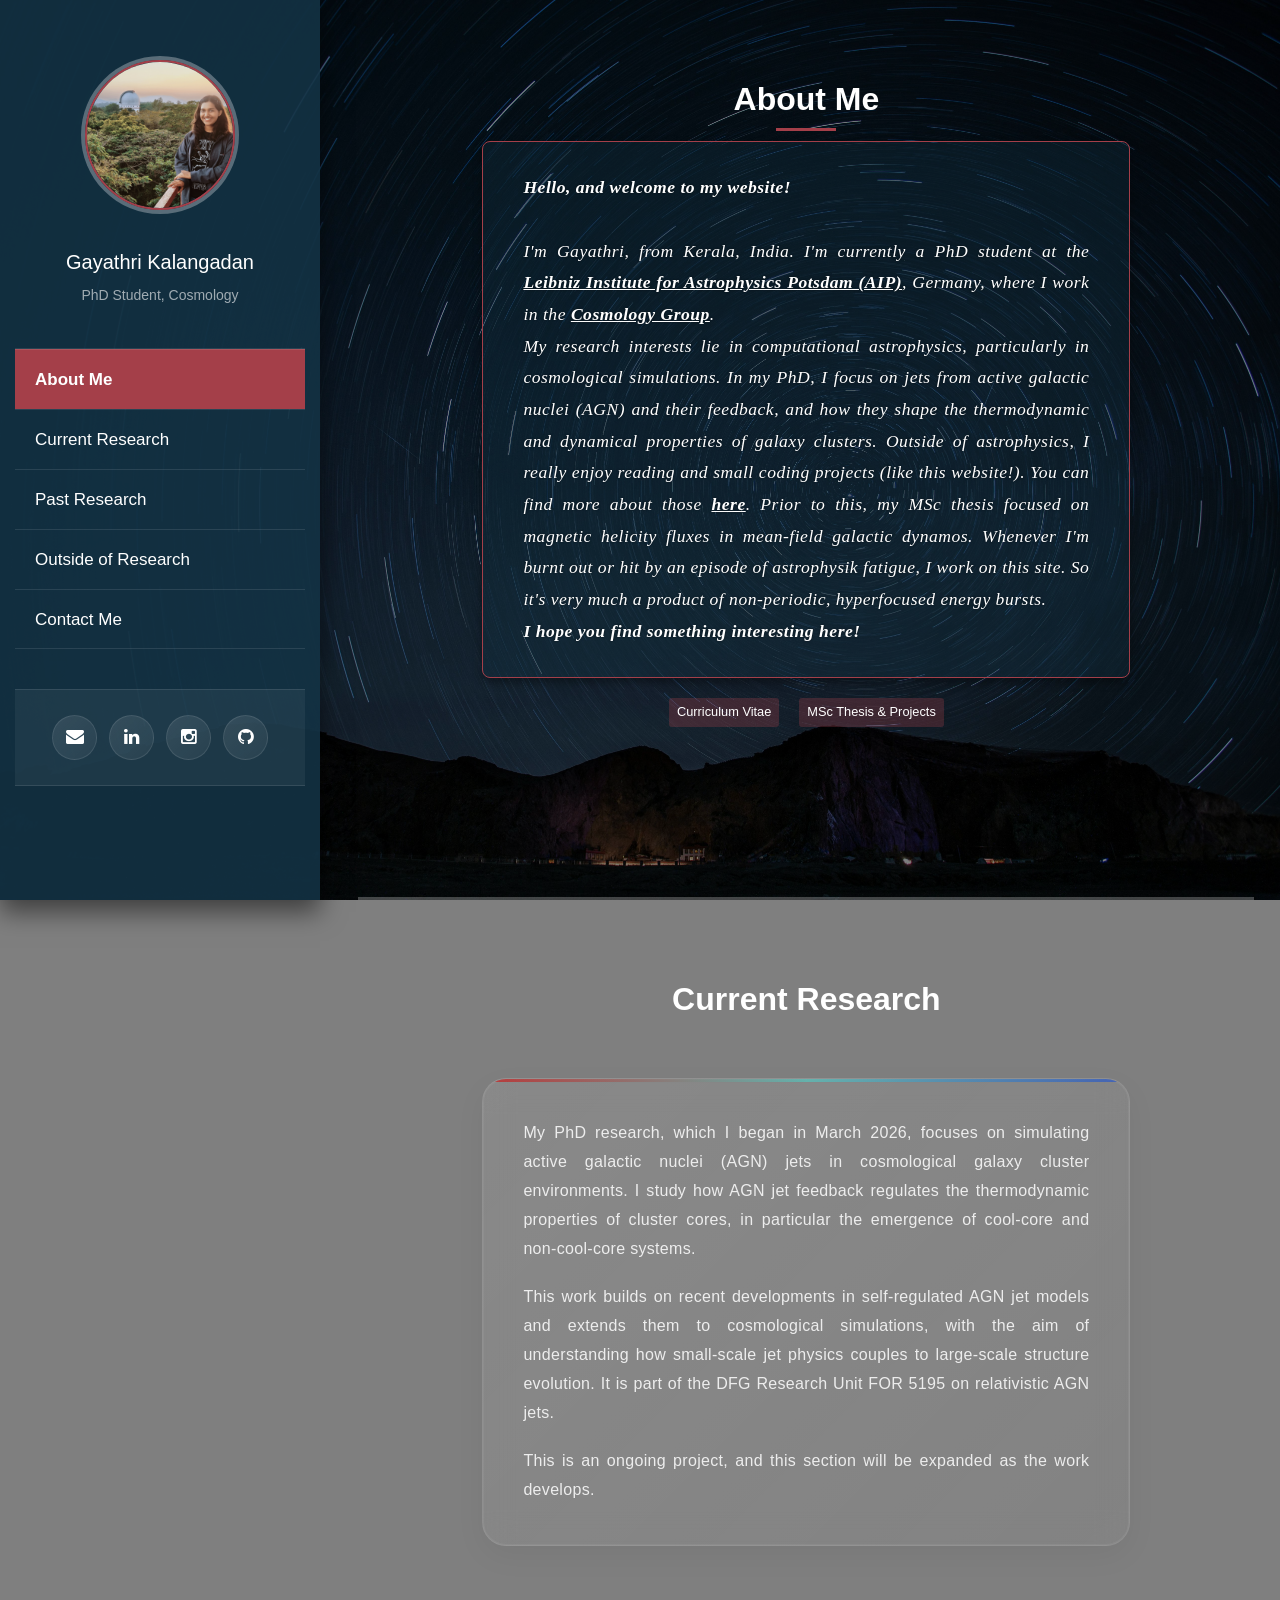
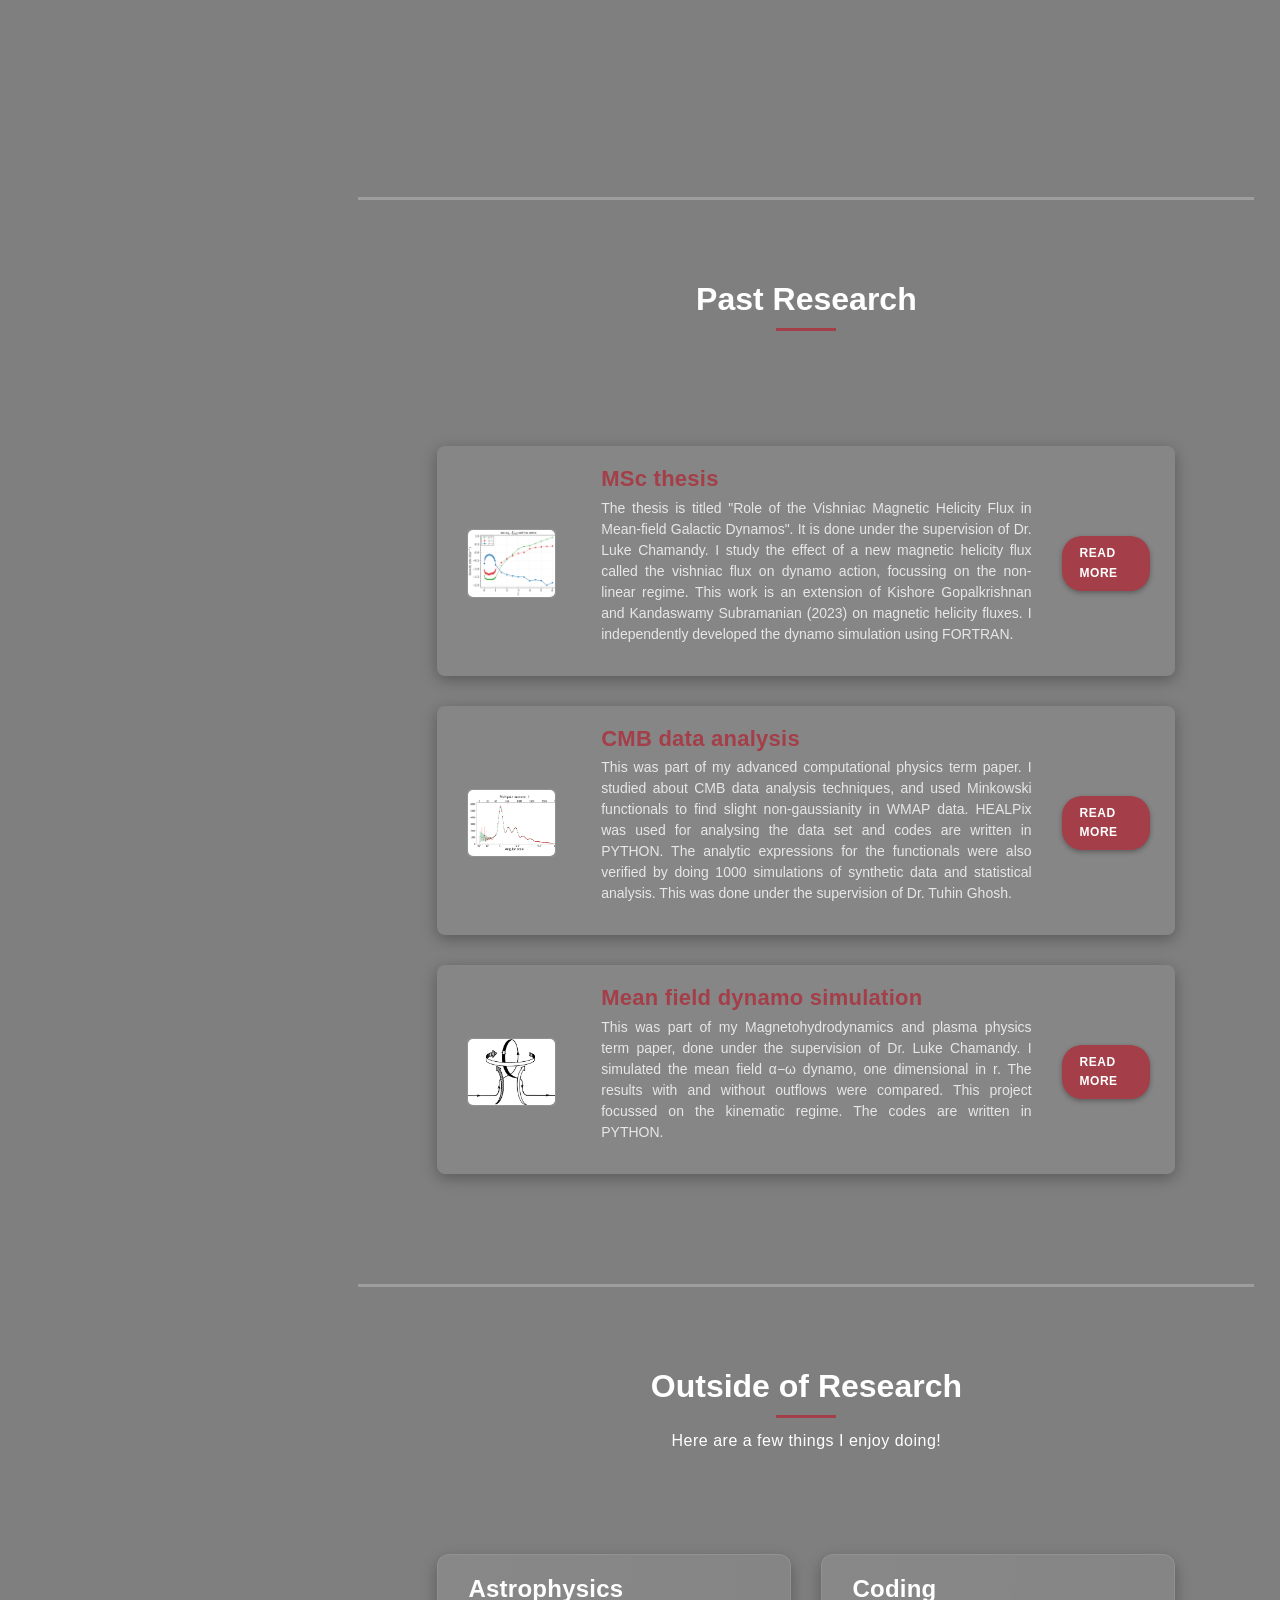
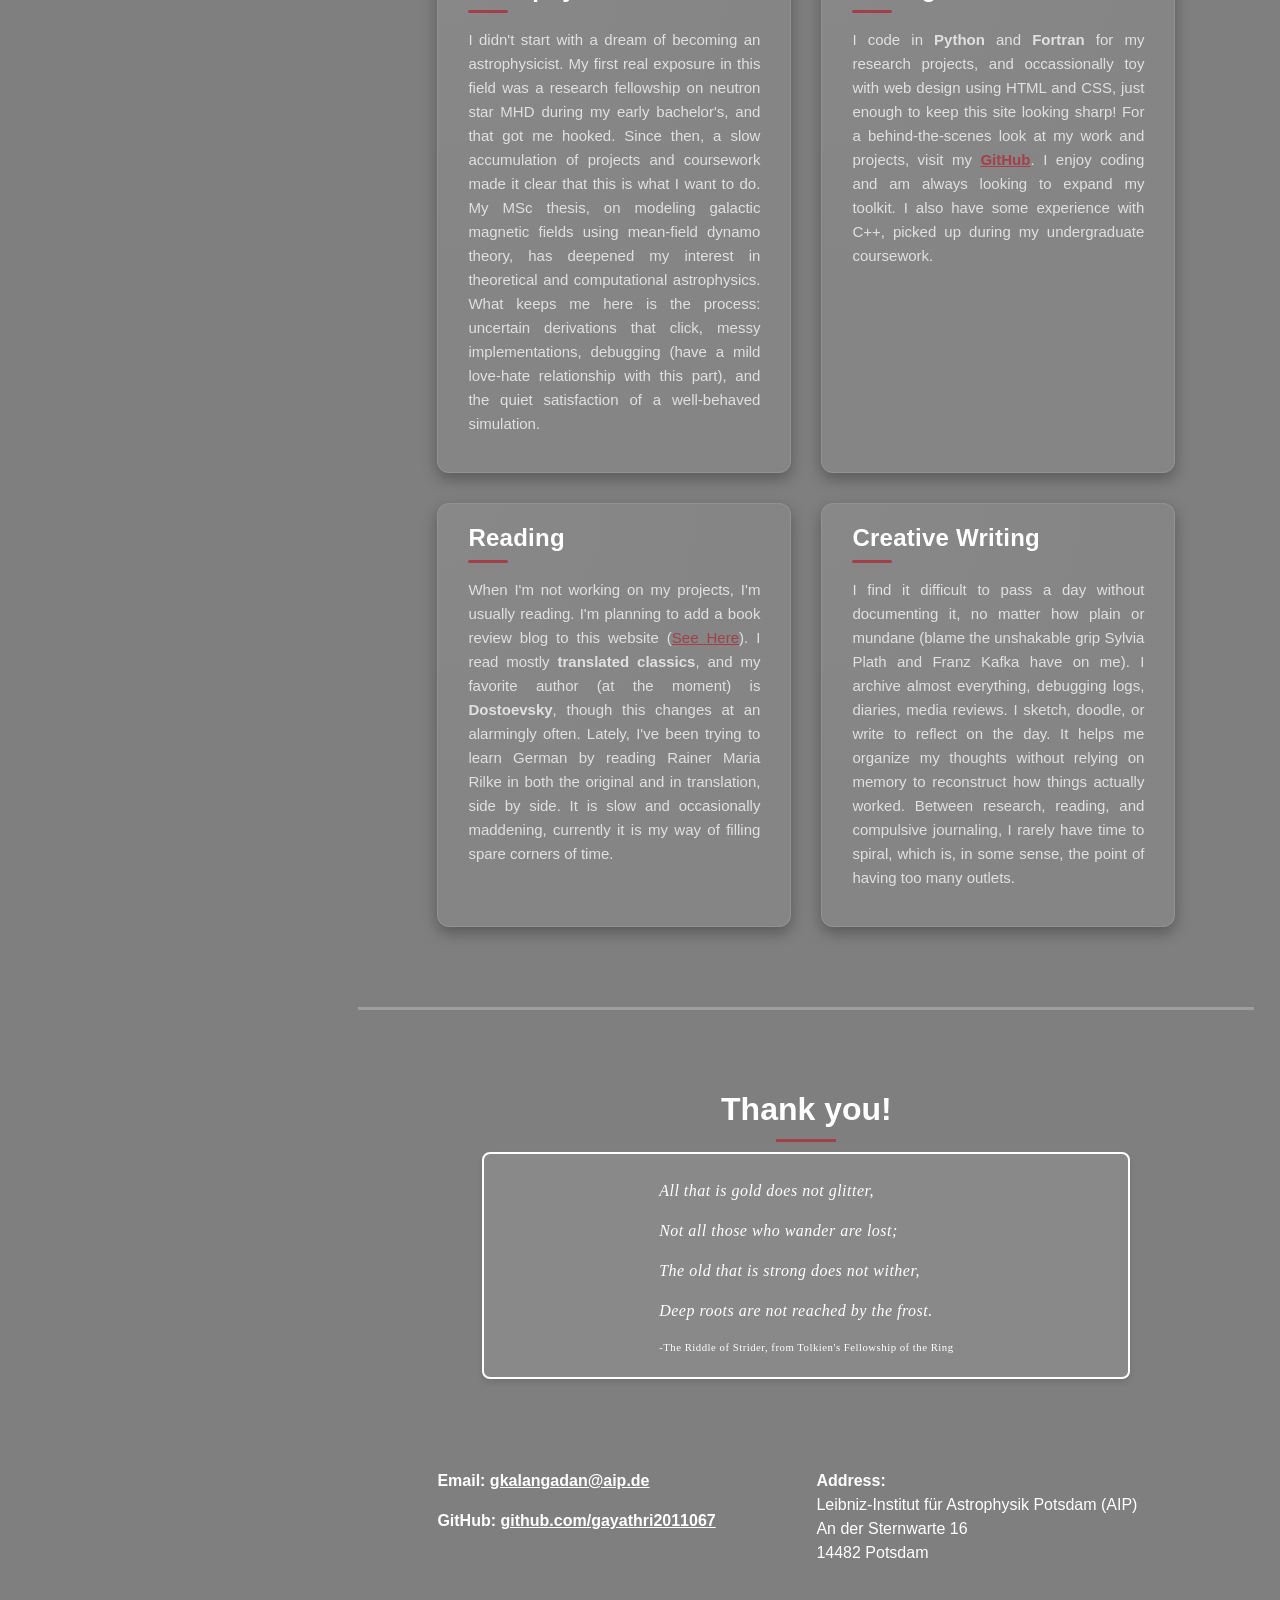
==== index.html @ bd9e29a1 "meta more" ====
<!DOCTYPE html>
<html lang="en">
  <head>
    <meta charset="utf-8" />
    <meta name="google-site-verification" content="CAnMO3xHevTgwRtTBpMEmhl_qoh3NlUCr4g0BJT-9O8" />
    <meta
      name="viewport"
      content="width=device-width, initial-scale=1, shrink-to-fit=no"
    />
<meta name="description" content="Personal website of Gayathri Kalangadan, PhD student in astrophysics at AIP Potsdam.">
    <meta name="author" content="gayathri kalangadan" />
    <link
      href="https://fonts.googleapis.com/css?family=Lato:100,300,400,700,900"
      rel="stylesheet"
    />

    <title>gayathri kalangadan</title>

    <link href="vendor/bootstrap/css/bootstrap.min.css" rel="stylesheet" />

    <!-- Additional CSS Files -->
    <link rel="stylesheet" href="assets/css/fontawesome.css" />
    <link rel="stylesheet" href="assets/css/templatemo-style.css" />
    <link rel="stylesheet" href="assets/css/owl.css" />
    <link rel="stylesheet" href="assets/css/lightbox.css" />
  </head>

  <body>
    
    <div id="page-wraper">
      <!-- Sidebar Menu -->
      <div class="responsive-nav">
        <i class="fa fa-bars" id="menu-toggle"></i>
        <div id="menu" class="menu">
          <i class="fa fa-times" id="menu-close"></i>
          <div class="container">
            <div class="image">
              <a href="#"><img src="assets/images/telly.jpg" alt="" /></a>
            </div>
            
            <div class="author-content">
              <h5>Gayathri Kalangadan</h5>
              <span>PhD Student, Cosmology</span>
            </div>
            <nav class="main-nav" role="navigation">
              <ul class="main-menu">
                <li><a href="#section1">About Me</a></li>
                <li><a href="#section93">Current Research</a></li>

                <li><a href="#section3">Past Research</a></li>
                <li><a href="#section2">Outside of Research</a></li>
                <li><a href="#section4">Contact Me</a></li>
              </ul>
            </nav>
            <div class="social-network">
              <ul class="soial-icons">
               
                <li>
                  <a href="mailto:gayathri.k@niser.ac.in"><i class="fa fa-envelope"></i></a>
                </li>
                
                <li>
                  <a href="#"><i class="fa fa-linkedin"></i></a>
                </li>
                <li>
                  <a href="https://www.instagram.com/__________gaya3"><i class="fa fa-instagram"></i></a>

                </li>
                <li>
                  <a href="https://github.com/gayathri2011067"><i class="fa fa-github"></i></a>
                </li>
              </ul>
            </div>

          </div>
        </div>
      </div>

      <section class="section about-me" data-section="section1" id="about">
        <div class="container">
            <div class="section-heading">
                <h2>About Me</h2>
                <div class="line-dec"></div>
              
                  <style>
                    .about-text a {
                        text-decoration: underline;
                        color: inherit; /* Same color as other text */
                        font-weight: bold;
                    }
                    .about-text a:hover {
                        color:  rgb(214, 122, 127,0.5)
                    }


                    .research-box {
  margin: 60px auto;
  padding: 40px;
  max-width: 800px;

  /* Deep Glassmorphism */
  background: linear-gradient(
    135deg,
    rgba(255, 255, 255, 0.08) 0%,
    rgba(255, 255, 255, 0.03) 100%
  );
  border: 1px solid rgba(255, 255, 255, 0.1);
  border-radius: 24px;

  /* Sophisticated Blur */
  backdrop-filter: blur(15px) saturate(180%);
  -webkit-backdrop-filter: blur(15px) saturate(180%);

  /* Multi-layered shadow for depth */
  box-shadow: 
    0 10px 30px rgba(0, 0, 0, 0.05),
    inset 0 0 0 1px rgba(255, 255, 255, 0.05);

  text-align: left;
  transition: all 0.5s cubic-bezier(0.23, 1, 0.32, 1);
  position: relative;
  overflow: hidden;
}

/* Subtitles or main text */
.research-box p {
  margin-bottom: 20px;
  line-height: 1.8;
  color: rgba(255, 255, 255, 0.85);
  font-weight: 300;
  letter-spacing: 0.02em;
}

.research-box p:last-child {
  margin-bottom: 0;
}

/* The "Glow Up" Hover State */
.research-box:hover {
  transform: translateY(-5px) scale(1.01);
  border-color: rgba(255, 255, 255, 0.3);
  
  /* A subtle cosmic glow instead of a harsh red */
  box-shadow: 
    0 20px 40px rgba(0, 0, 0, 0.6),
    0 0 20px rgba(100, 150, 255, 0.1); /* Subtle blue nebula tint */
}

/* Optional: Add a decorative gradient accent line at the top */
.research-box::before {
  content: "";
  position: absolute;
  top: 0;
  left: 0;
  right: 0;
  height: 3px;
  background: linear-gradient(90deg, #d60505, #4ecdc4, #1849d1);
  opacity: 0.6;
}
                </style>
                
<span class="about-text" style="font-size: 1em; display: block; text-align: justify; color:#fff;">
  <strong>Hello, and welcome to my website!</strong><br><br>
I'm Gayathri, from Kerala, India. I'm currently a PhD student at the <a href="https://www.aip.de/en" target="_blank">Leibniz Institute for Astrophysics Potsdam (AIP)</a>, Germany, where I work in the <a href="https://www.aip.de/en/research/cosmology/" target="_blank">Cosmology Group</a>.<br>
My research interests lie in computational astrophysics, particularly in cosmological simulations. In my PhD, I focus on jets from active galactic nuclei (AGN) and their feedback, and how they shape the thermodynamic and dynamical properties of galaxy clusters.  Outside of astrophysics, I really enjoy reading and small coding projects (like this website!). You can find more about those <a href="#section2" target="_blank">here</a>.
Prior to this, my MSc thesis focused on magnetic helicity fluxes in mean-field galactic dynamos.
  Whenever I'm burnt out or hit by an episode of astrophysik fatigue, I work on this site. So it's very much a product of non-periodic, hyperfocused energy bursts.<br> <strong>I hope you find something interesting here!</strong>
</span>

                
                
         
                <!-- Button to Resume -->
                <div class="resume-buttons-container">
                  <div class="resume-button">
                      <a href="assets/images/cv.pdf" target="_blank" class="button">Curriculum Vitae</a>
                  </div>
                                    <div class="resume-button">
                      <a href="thesis.html" target="_blank" class="button">MSc Thesis & Projects</a>
                  </div>
                  <!-- <div class="resume-button">
                      <a href="https://github.com/yourgithubprofile" target="_blank" class="button">Go to my GitHub</a>
                  </div> -->
              </div>
              
              
            </div>
        </div>
    </section>
    
    
    

    
 <section class="section my-work" data-section="section93" id="section93">
  <div class="container">
    <div class="section-heading">
      <h2>Current Research</h2>
     <div class="research-box">
  <p>
    My PhD research, which I began in March 2026, focuses on simulating active galactic nuclei (AGN) jets in cosmological galaxy cluster environments. I study how AGN jet feedback regulates the thermodynamic properties of cluster cores, in particular the emergence of cool-core and non-cool-core systems.
  </p>

  <p>
    This work builds on recent developments in self-regulated AGN jet models and extends them to cosmological simulations, with the aim of understanding how small-scale jet physics couples to large-scale structure evolution. It is part of the DFG Research Unit FOR 5195 on relativistic AGN jets.
  </p>

  <p>
    This is an ongoing project, and this section will be expanded as the work develops.
  </p>
</div></section>   
 
  <section class="section my-work" data-section="section3" id="section3">
  <div class="container">
    <div class="section-heading">
      <h2>Past Research</h2>
      <div class="line-dec"></div>
    </div>

    <div class="project-item cool-project-card">
      <div class="row align-items-center">
        <div class="col-md-2 col-4 project-image-col">
          <div class="left-image">
            <img src="assets/images/12.png" alt="Thesis Work" />
          </div>
        </div>
        <div class="col-md-8 col-8 project-text-col">
          <div class="right-text">
            <h4>MSc thesis</h4>
            <p>
              The thesis is titled "Role of the Vishniac Magnetic Helicity Flux in Mean-field Galactic Dynamos". It is done under the supervision of Dr. Luke Chamandy. I study the effect of a new magnetic helicity flux called the vishniac flux on dynamo action, focussing on the non-linear regime. This work is an extension of Kishore Gopalkrishnan and Kandaswamy Subramanian (2023) on magnetic helicity fluxes. I independently developed the dynamo simulation using FORTRAN.
            </p>
          </div>
        </div>
        <div class="col-md-2 col-12 project-button-col">
          <div class="white-button">
            <a href="thesis.html">Read More</a>
          </div>
        </div>
      </div>
    </div>

    <div class="project-item cool-project-card">
      <div class="row align-items-center">
        <div class="col-md-2 col-4 project-image-col">
          <div class="left-image">
            <img src="assets/images/Planck_Power_Spectrum.jpg" alt="Project 2" />
          </div>
        </div>
        <div class="col-md-8 col-8 project-text-col">
          <div class="right-text">
            <h4>CMB data analysis</h4>
            <p>
              This was part of my advanced computational physics term paper. I studied about CMB data analysis techniques, and used Minkowski functionals to find slight non-gaussianity in WMAP data. HEALPix was used for analysing the data set and codes are written in PYTHON. The analytic expressions for the functionals were also verified by doing 1000 simulations of synthetic data and statistical analysis. This was done under the supervision of Dr. Tuhin Ghosh.
            </p>
          </div>
        </div>
        <div class="col-md-2 col-12 project-button-col">
          <div class="white-button">
            <a href="article_3.html">Read More</a>
          </div>
        </div>
      </div>
    </div>

    <div class="project-item cool-project-card">
      <div class="row align-items-center">
        <div class="col-md-2 col-4 project-image-col">
          <div class="left-image">
            <img src="assets/images/mfd.png" alt="Project 3" />
          </div>
        </div>
        <div class="col-md-8 col-8 project-text-col">
          <div class="right-text">
            <h4>Mean field dynamo simulation</h4>
            <p>
              This was part of my Magnetohydrodynamics and plasma physics term paper, done under the supervision of Dr. Luke Chamandy. I simulated the mean field &alpha;&minus;&omega; dynamo, one dimensional in r. The results with and without outflows were compared. This project focussed on the kinematic regime. The codes are written in PYTHON.
            </p>
          </div>
        </div>
        <div class="col-md-2 col-12 project-button-col">
          <div class="white-button">
            <a href="gal_dyn.html">Read More</a>
          </div>
        </div>
      </div>
    </div>
  </div>
</section>

<section class="section my-services" data-section="section2" id="section2">
    <div class="container">
        <div class="section-heading">
            <h2>Outside of Research</h2>
            <div class="line-dec"></div>
            <span>Here are a few things I enjoy doing!</span>
        </div>
        <div class="row interest-cards-row">
            
            <div class="col-md-6">
                <div class="interest-card">
                    <h4>Astrophysics </h4>
                    <p>
                        I didn't start with a dream of becoming an astrophysicist. My first real exposure in this field was a research fellowship on neutron star MHD during my early bachelor's, and that got me hooked. Since then, a slow accumulation of projects and coursework made it clear that this is what I want to do. My MSc thesis, on modeling galactic magnetic fields using mean-field dynamo theory, has deepened my interest in theoretical and computational astrophysics. What keeps me here is the process: uncertain derivations that click, messy implementations, debugging (have a mild love-hate relationship with this part), and the quiet satisfaction of a well-behaved simulation.
                    </p>
                </div>
            </div>
            
            <div class="col-md-6">
                <div class="interest-card">
                    <h4>Coding </h4>
                    <p>
                        I code in <strong>Python</strong> and <strong>Fortran</strong> for my research projects, and occassionally toy with web design using HTML and CSS, just enough to keep this site looking sharp! For a behind-the-scenes look at my work and projects, visit my <a href="https://github.com/gayathri2011067" target="_blank" style="color:var(--color-primary); font-weight:bold; text-decoration:underline;">GitHub</a>. I enjoy coding and am always looking to expand my toolkit. I also have some experience with C++, picked up during my undergraduate coursework.
                </div>
            </div>
            
            <div class="col-md-6">
                <div class="interest-card">
                    <h4>Reading </h4>
                    <p>
                        When I'm not working on my projects, I'm usually reading. I'm planning to add a book review blog to this website (<a href="books.html" style="color:var(--color-primary); text-decoration:underline;">See Here</a>). I read mostly <strong>translated classics</strong>, and my favorite author (at the moment) is <strong>Dostoevsky</strong>, though this changes at an alarmingly often. Lately, I've been trying to learn German by reading Rainer Maria Rilke in both the original and in translation, side by side.  It is slow and occasionally maddening, currently it is my way of filling spare corners of time.
                    </p>
                </div>
            </div>
            
            <div class="col-md-6">
                <div class="interest-card">
                    <h4>Creative Writing </h4>
                    <p>
I find it difficult to pass a day without documenting it, no matter how plain or mundane (blame the unshakable grip Sylvia Plath and Franz Kafka have on me). I archive almost everything, debugging logs, diaries, media reviews. I sketch, doodle, or write to reflect on the day.

It helps me organize my thoughts without relying on memory to reconstruct how things actually worked. Between research, reading, and compulsive journaling, I rarely have time to spiral, which is, in some sense, the point of having too many outlets.                    </p>
                </div>
            </div>
        </div>
    </div>
</section>
  <style>
  /* Base Project Item Styling */
  .project-item {
    margin-bottom: 30px;
    padding: 0;
  }

  /* COOL CARD STYLES */
  .cool-project-card {
    /* Slightly rounded corners */
    border-radius: 8px; 
    /* Semi-transparent dark background */
    background: rgba(255, 255, 255, 0.05);
    /* Subtle outer shadow */
    box-shadow: 0 4px 15px rgba(0, 0, 0, 0.3);
    /* Primary color accent border */
    border-left: 5px solid transparent; 
    padding: 20px 20px 15px 20px;
    transition: all 0.3s ease;
    /* Margin between cards */
    margin-top: 25px; 
  }

  /* Hover effect for the entire card */
  .cool-project-card:hover {
    /* Use the primary color for a highlight border */
    border-left: 5px solid var(--color-primary); 
    /* Lift the card slightly */
    transform: translateY(-5px); 
    /* Stronger shadow on hover */
    box-shadow: 0 10px 25px rgba(0, 0, 0, 0.5); 
    background: rgba(255, 255, 255, 0.08);
  }

  /* Image Container - Focused on aspect ratio and border */
  .left-image {
    width: 100%; /* Take full column width */
    padding-top: 75%; /* 4:3 Aspect Ratio (100%/1.33) - good for thumbnails */
    height: 0;
    overflow: hidden;
    position: relative;
    border-radius: 4px;
    border: 1px solid rgba(255, 255, 255, 0.1);
  }

  .left-image img {
    position: absolute;
    top: 0;
    left: 0;
    width: 100%;
    height: 100%;
    object-fit: cover;
    transition: transform 0.5s ease;
  }
  
  /* Zoom effect on image when hovering the card */
  .cool-project-card:hover .left-image img {
    transform: scale(1.05);
  }

  /* Text Styling */
  .right-text {
    padding-left: 15px;
  }

  .right-text h4 {
    font-size: 22px;
    margin-bottom: 5px;
    color: var(--color-primary); /* Primary color for title highlight */
    font-weight: 700;
  }

  .right-text p {
    font-size: 14px;
    color: rgba(255, 255, 255, 0.8);
    line-height: 1.5;
  }

  /* Read More Button Styling */
  .project-button-col {
    display: flex;
    justify-content: flex-end; /* Align right on desktop */
    align-items: center;
  }
  
  /* Customizing the white-button for a strong contrast */
  .white-button a {
    background-color: var(--color-primary);
    border-radius: 20px; /* Pill shape */
    padding: 8px 18px;
    font-size: 12px;
    font-weight: 700;
    box-shadow: 0 2px 5px rgba(0, 0, 0, 0.3);
  }
  
  .white-button a:hover {
    background-color: var(--color-text-light);
    color: var(--color-primary);
    transform: scale(1.05);
  }

  /* --- MOBILE RESPONSIVENESS --- */
  @media (max-width: 768px) {
    .cool-project-card {
      padding: 15px;
    }
    
    /* Force image and text side-by-side on mobile (4 + 8 = 12 columns) */
    .project-image-col {
        order: 1; /* Image first */
        padding-right: 10px;
    }
    
    .project-text-col {
        order: 2; /* Text second */
        padding-left: 0;
        margin-bottom: 15px;
    }

    .right-text {
        padding-left: 10px;
    }
    
    /* Button goes full width at the bottom */
    .project-button-col {
      order: 3;
      justify-content: center; /* Center button on mobile */
      margin-top: 10px;
      text-align: center;
    }
    
    .right-text h4 {
      font-size: 20px;
    }
    
    .right-text p {
      font-size: 13px;
    }
  }
</style>

      <section class="section contact-me" data-section="section4">
        <div class="container">
          <div class="section-heading">
            <h2>Thank you!</h2>
            <div class="line-dec"></div>
      
            <div class="quote-box">
              <blockquote>
                <span style="font-size: 0.7em; display: inline-block; text-align: justify; max-width: 600px; font-family: 'Georgia', serif; font-style: italic;">
                  <p>All that is gold does not glitter,</p>
                  <p>Not all those who wander are lost;</p>
                  <p>The old that is strong does not wither,</p>
                  <p>Deep roots are not reached by the frost.</p>
                <footer>-The Riddle of Strider, from Tolkien's Fellowship of the Ring</footer>
              </blockquote>
            </div>
          </div>
      
          <!-- Contact Section -->
          <div class="contact-details">
            <div class="row">
              <!-- Email Section -->
              <div class="col-md-6">
                <fieldset>
                  <p>
                    <strong>Email:</strong> 
                    <a href="mailto:gkalangadan@aip.de" style="color:inherit; font-weight:bold; text-decoration:underline;">gkalangadan@aip.de</a>
                  </p>
                  <p>
                    <strong>GitHub:</strong> 
                    <a href="https://github.com/gayathri2011067" target="_blank" style="color:inherit; font-weight:bold; text-decoration:underline;">github.com/gayathri2011067</a>
                  </p>
                </fieldset>
              </div>
      
              <!-- Postal Address Section -->
              <div class="col-md-6">
                <fieldset>
                  <p>
                    <strong>Address:</strong><br />
                    <!-- Büro: KH/0.25<br /> -->
                    Leibniz-Institut
für Astrophysik Potsdam (AIP)<br />
An der Sternwarte 16<br />
14482 Potsdam 
                  </p>
                </fieldset>
              </div>
            </div>
          </div>
        </div>
      </section>
            
      
      
      

    <!-- Scripts -->
    <!-- Bootstrap core JavaScript -->
    <script src="vendor/jquery/jquery.min.js"></script>
    <script src="vendor/bootstrap/js/bootstrap.bundle.min.js"></script>

    <script src="assets/js/isotope.min.js"></script>
    <script src="assets/js/owl-carousel.js"></script>
    <script src="assets/js/lightbox.js"></script>
    <script src="assets/js/custom.js"></script>
    <script>
      //according to loftblog tut
      $(".main-menu li:first").addClass("active");

      var showSection = function showSection(section, isAnimate) {
        var direction = section.replace(/#/, ""),
          reqSection = $(".section").filter(
            '[data-section="' + direction + '"]'
          ),
          reqSectionPos = reqSection.offset().top - 0;

        if (isAnimate) {
          $("body, html").animate(
            {
              scrollTop: reqSectionPos
            },
            800
          );
        } else {
          $("body, html").scrollTop(reqSectionPos);
        }
      };

      var checkSection = function checkSection() {
        $(".section").each(function() {
          var $this = $(this),
            topEdge = $this.offset().top - 80,
            bottomEdge = topEdge + $this.height(),
            wScroll = $(window).scrollTop();
          if (topEdge < wScroll && bottomEdge > wScroll) {
            var currentId = $this.data("section"),
              reqLink = $("a").filter("[href*=\\#" + currentId + "]");
            reqLink
              .closest("li")
              .addClass("active")
              .siblings()
              .removeClass("active");
          }
        });
      };

      $(".main-menu").on("click", "a", function(e) {
        e.preventDefault();
        showSection($(this).attr("href"), true);
      });

      $(window).scroll(function() {
        checkSection();
      });
      document.addEventListener('DOMContentLoaded', function() {
  const menuToggle = document.getElementById('menu-toggle');
  const menuClose = document.getElementById('menu-close');
  const menu = document.querySelector('.menu');

  menuToggle.addEventListener('click', function() {
    menu.classList.add('open');
    document.body.style.overflow = 'hidden'; // Prevent scrolling when menu is open
  });

  menuClose.addEventListener('click', function() {
    menu.classList.remove('open');
    document.body.style.overflow = ''; // Re-enable scrolling
  });

  // Close menu when clicking on links (mobile only)
  if (window.innerWidth <= 992) {
    document.querySelectorAll('.menu a').forEach(link => {
      link.addEventListener('click', function() {
        menu.classList.remove('open');
        document.body.style.overflow = '';
      });
    });
  }
});

// Handle window resize
window.addEventListener('resize', function() {
  const menu = document.querySelector('.menu');
  if (window.innerWidth > 992) {
    menu.classList.remove('open');
    document.body.style.overflow = '';
  }
});
    </script>
  </body>
</html>
---- assets/css/templatemo-style.css ----
/* -----------------------------------FONTS----------------- */
/* @import url(fontawesome.css);
@import url("https://fonts.googleapis.com/css?family=Lato:100,300,400,700,900");
body {
    font-family: 'Lato', sans-serif;
} */

 /* @import url(fontawesome.css);
@import url("https://fonts.googleapis.com/css?family=Poppins:100,300,400,500,600,700,900");

body {
    font-family: 'Poppins', sans-serif;
} */

/* @import url(fontawesome.css);
@import url("https://fonts.googleapis.com/css?family=Montserrat:100,300,400,500,600,700,900");

body {
    font-family: 'Montserrat', sans-serif;
} */



 /* @import url(fontawesome.css);
@import url("https://fonts.googleapis.com/css?family=Nunito:200,300,400,600,700,800");

body {
    font-family: 'Nunito', sans-serif;
} */


/* @import url(fontawesome.css);
@import url("https://fonts.googleapis.com/css?family=Roboto:100,300,400,500,700,900");

body {
    font-family: 'Roboto', sans-serif;
} */


/* @import url(fontawesome.css);
@import url("https://fonts.googleapis.com/css?family=Raleway:100,200,300,400,500,600,700");

body {
    font-family: 'Raleway', sans-serif;
} */


/* @import url(fontawesome.css);
@import url("https://fonts.googleapis.com/css?family=Open+Sans:300,400,600,700,800");

body {
    font-family: 'Open Sans', sans-serif;
} */


/*=============================================
=            GLOBAL VARIABLES & RESET         =
=============================================*/
:root {
    /* Colors */
    --color-primary: #a43f49; /* Deep Red/Maroon */
    --color-secondary: #8c363e;
    --color-text-light: #fff;
    --color-text-dark: #133244;
    --color-menu-bg: rgba(19, 50, 68, 0.9); /* Dark Blue with Transparency */
    --color-overlay-bg: rgba(0, 0, 0, 0.5); /* Background Overlay */
    --color-button-hover: #F7B5CA;
    
    /* Typography */
    --font-family-primary: 'Ubuntu', sans-serif;
    --font-family-secondary: 'Georgia', serif;

    /* Spacing */
    --spacing-small: 10px;
    --spacing-medium: 20px;
    --spacing-large: 40px;
    
    /* Z-Index */
    --z-index-background: 1;
    --z-index-overlay: 2;
    --z-index-content: 10;
    --z-index-menu: 9999;
    --z-index-toggle: 10000;
}

/* CSS Reset & General Styles */
*,
*::before,
*::after {
    box-sizing: border-box;
    margin: 0;
    padding: 0;
}

body {
    font-family: var(--font-family-primary);
    overflow-x: hidden;
    line-height: 1.6;
}

input,
select,
textarea {
    outline: none;
}

a {
    text-decoration: none;
    color: inherit;
    transition: all 0.3s ease;
}

a:hover {
    color: var(--color-primary);
}

p {
    font-size: 16px;
    line-height: 24px;
    color: var(--color-text-light);
    text-align: justify; /* Ensure text is justified */
}

h4 {
    font-size: 26px;
    font-weight: 700;
    color: var(--color-text-light);
    letter-spacing: 0.25px;
}

img {
    max-width: 100%;
    height: auto;
    overflow: hidden;
}

ul {
    list-style: none;
    padding: 0;
    margin: 0;
}

.clearfix::before,
.clearfix::after {
    content: "";
    display: table;
}

.clearfix::after {
    clear: both;
}

.container {
    margin: 0 auto;
    width: 100%; /* Default to full width, adjust in sections */
    max-width: 1400px; /* Max content width */
}

/*=============================================
=            PAGE WRAPPER & BACKGROUND        =
=============================================*/
#page-wraper {
    position: relative;
    background: url(../images/pexels-instawally-169789.jpg) no-repeat center center fixed;
    background-size: cover;
    width: 100%;
}

/* Background Overlay */
#page-wraper::before {
    content: '';
    position: absolute;
    top: 0;
    left: 0;
    width: 100%;
    height: 100%;
    background-color: var(--color-overlay-bg);
    z-index: var(--z-index-overlay);
}

/* Ensure content is above the overlay */
#page-wraper > * {
    position: relative;
    z-index: var(--z-index-content);
}

/*=============================================
=            SIDEBAR MENU (NAVIGATION)        =
=============================================*/
.menu {
    position: fixed !important;
    top: 0;
    left: 0;
    width: 15%;
    height: 100vh;
    /* Use a slightly darker, more opaque background for a rich, modern feel */
    background-color: var(--color-menu-bg);
    z-index: var(--z-index-menu) !important;
    overflow-y: auto !important;
    /* Elevated shadow for depth */
    box-shadow: 0 12px 24px rgba(0, 0, 0, 0.5);
    transform: translateX(0);
    /* Smoother, bouncier transition */
    transition: transform 0.6s cubic-bezier(0.2, 0.8, 0.2, 1), width 0.3s ease-in-out;
}

/* Smooth Scrollbar - Enhanced Visibility */
.menu::-webkit-scrollbar {
    width: 8px;
    background-color: transparent;
}
.menu::-webkit-scrollbar-thumb {
    /* Brighter scrollbar for contrast */
    background-color: rgba(255, 255, 255, 0.4);
    border-radius: 4px;
    /* Add a subtle hover state to the thumb (requires JS or complex CSS for full effect, but good to define) */
    transition: background-color 0.3s ease;
}
.menu::-webkit-scrollbar-thumb:hover {
    background-color: rgba(255, 255, 255, 0.7);
}

/* Menu Image (Profile Picture) */
.menu .image {
    margin-top: 60px;
    /* Center the container */
    text-align: center;
}

.menu .image img {
    width: 150px;
    height: 150px;
    border-radius: 50%;
    /* Thicker, more prominent border */
    border: 2px solid var(--color-primary);
    /* Soft internal shadow for dimension */
    box-shadow: 0 0 0 4px rgba(255, 255, 255, 0.3), inset 0 0 10px rgba(0, 0, 0, 0.5);
    transition: transform 0.4s cubic-bezier(0.4, 0, 0.2, 1);
    object-fit: cover; /* Ensures image covers the area nicely */
}

.menu .image img:hover {
    /* More pronounced, but smooth zoom and rotate */
    transform: scale(1.05) rotate(1deg);
    border-color: var(--color-text-light);
}

/* Author Content */
.menu .author-content {
    margin: var(--spacing-large) 0;
    padding: 0 20px; /* Add horizontal padding for a clean look */
    color: var(--color-text-light);
    text-align: center;
}

.menu .author-content h4 {
    margin-bottom: 8px; /* Increased margin */
    font-size: 24px; /* Slightly larger heading */
    font-weight: 700;
    letter-spacing: 1.5px; /* Tighter letter spacing for title */
    color: var(--color-text-light);
    /* Add text shadow for clarity against dark background */
    text-shadow: 1px 1px 2px rgba(0, 0, 0, 0.5);
}

.menu .author-content span {
    font-size: 14px;
    font-style: normal; /* Often better to remove italics for job titles */
    color: rgba(255, 255, 255, 0.6);
}

/* Main Navigation Links */
.main-nav {
    border-top: 1px solid rgba(255, 255, 255, 0.1); /* Single separator line above nav */
}

.main-nav li {
    display: block;
    margin: 0;
}

.main-nav li a {
    height: 60px; /* Slightly shorter for a compact, modern look */
    line-height: 60px;
    display: block;
    font-size: 17px; /* Slightly larger text */
    font-weight: 500; /* Medium weight, less 'heavy' than bold */
    color: var(--color-text-light);
    width: 100%;
    transition: all 0.3s ease;
    /* Use transparent border that shows up on hover/active */
    border-top: 1px solid rgba(255, 255, 255, 0.1);
    /* Add padding for better visual spacing */
    padding-left: 20px;
    text-align: left;
}

.main-nav li:last-child a {
    /* Ensures the last item has a bottom border matching the top ones */
    border-bottom: 1px solid rgba(255, 255, 255, 0.1);
}

.main-nav li:hover a {
    background: rgba(255, 255, 255, 0.1); /* Subtle transparent hover background */
    color: var(--color-text-light);
    /* Add a primary color accent line on hover */
    border-left: 5px solid var(--color-primary);
    padding-left: 15px; /* Adjust padding due to border */
}

.main-nav li.active a {
    /* Use the primary color for the active state */
    background: var(--color-primary);
    color: var(--color-text-light);
    font-weight: 700;
    /* Remove the hover effect since it's active */
    border-left: none;
    padding-left: 20px;
}
/* Enhanced Social Media Icons */
.menu .social-network {
    margin-top: 40px;
    padding: 25px;
    background: rgba(255, 255, 255, 0.05);
    border-top: 1px solid rgba(255, 255, 255, 0.1);
    border-bottom: 1px solid rgba(255, 255, 255, 0.1);
}

.menu .social-network ul {
    display: flex;
    justify-content: center;
    gap: 12px;
}

.menu .social-network ul li {
    display: inline-block;
}

.menu .social-network ul li a {
    width: 45px;
    height: 45px;
    display: flex;
    align-items: center;
    justify-content: center;
    background: linear-gradient(135deg, rgba(255,255,255,0.1) 0%, rgba(255,255,255,0.05) 100%);
    color: var(--color-text-light);
    font-size: 18px;
    border-radius: 50%;
    transition: all 0.3s cubic-bezier(0.4, 0, 0.2, 1);
    border: 1px solid rgba(255, 255, 255, 0.1);
    position: relative;
    overflow: hidden;
}

.menu .social-network ul li a::before {
    content: '';
    position: absolute;
    top: 0;
    left: -100%;
    width: 100%;
    height: 100%;
    background: linear-gradient(90deg, transparent, rgba(255,255,255,0.2), transparent);
    transition: left 0.5s ease;
}

.menu .social-network ul li a:hover::before {
    left: 100%;
}

.menu .social-network ul li a:hover {
    background: var(--color-text-light);
    color: var(--color-primary);
    transform: translateY(-3px) scale(1.1);
    box-shadow: 0 8px 20px rgba(0, 0, 0, 0.3);
    border-color: transparent;
}


/* Copyright Text */
.menu .copyright-text {
    margin-top: 60px;
    color: rgba(255, 255, 255, 0.5);
    font-size: 12px;
    padding: 20px 20px 40px; /* Added bottom padding for space */
    border-top: 1px solid rgba(255, 255, 255, 0.1);
    text-align: center;
}

.menu .copyright-text p {
    padding-top: 0;
    line-height: 1.4;
    font-size: 12px;
}

/* Menu Toggle/Close Buttons (Mobile Only) */
#menu-toggle {
    /* Position and size are fine, but enhance the look */
    background-color: var(--color-primary); /* Use primary color for main toggle */
    color: var(--color-text-light);
    box-shadow: 0px 6px 15px rgba(0, 0, 0, 0.4); /* Stronger shadow */
}

#menu-toggle:hover {
    background-color: var(--color-secondary); /* Darken slightly on hover */
}

#menu-close {
    /* Use the same styling as the menu links for consistency */
    cursor: pointer;
    color: var(--color-text-light);
    background-color: transparent;
    border-bottom: 1px solid rgba(255, 255, 255, 0.1);
    font-size: 24px; /* Larger icon for easy closing */
    transition: background-color 0.3s ease;
}

#menu-close:hover {
    background-color: rgba(255, 255, 255, 0.1);
    color: var(--color-primary);
}
/*=============================================
=            MAIN CONTENT SECTIONS            =
=============================================*/
.section {
    color: var(--color-text-light);
    position: relative;
    min-height: 100vh;
    padding: 0 5%;
    padding-bottom: 80px;
    border-bottom: 3px solid rgba(250, 250, 250, 0.25);
    left: 35%; /* Default shift for 15% menu + 20% margin */
    width: 55%;
    right: 10%;
    transition: all 0.4s ease; /* Smooth transition for layout changes */
}

section.contact-me {
    border-bottom: none;
}

.section-heading {
    text-align: center;
    padding: 80px 45px;
}

.section-heading h2 {
    font-size: 32px;
    font-weight: 700;
    color: var(--color-text-light);
}

.section-heading .line-dec {
    width: 60px;
    height: 3px;
    background-color: var(--color-primary);
    margin: 10px auto;
}

.section-heading span {
    margin-top: 5px;
    font-size: 16px;
    color: var(--color-text-light);
    letter-spacing: 0.5px;
}

/* About Section Specifics */
section.about .container {
    display: flex;
    flex-direction: column;
    justify-content: center;
    min-height: 80vh;
}

.about-text {
    font-size: 0.9em;
    text-align: justify;
    font-family: var(--font-family-secondary);
    font-style: italic;
}

/* Work/Post Layout */
.right-image-post,
.left-image-post {
    margin-top: 60px;
    padding-top: 60px;
    border-top: 2px solid rgba(250, 250, 250, 0.1);
}

.left-image img,
.right-image img {
    border-radius: 5px;
}

.right-image-post h4,
.left-image-post h4 {
    margin-top: 30px;
}

.right-image-post p,
.left-image-post p {
    margin-top: 20px;
}

.right-image-post .white-button,
.left-image-post .white-button {
    margin-top: 30px;
}

/*=============================================
=            QUOTE BOXES & LAYOUT             =
=============================================*/
@keyframes twinkle {
    0%, 100% { opacity: 0.7; }
    50% { opacity: 1; }
}

.row {
    display: flex;
    flex-wrap: wrap;
    margin: 0 -10px; /* Counteracts quote-box margin */
}

.col-md-6 {
    flex: 1 1 calc(50% - 20px); /* Ensures two per row with 10px margin on each side (20px total) */
    display: flex;
    padding: 10px; /* Use padding for spacing */
}

.quote-box {
    flex-grow: 1;
    background-color: rgba(250, 250, 250, 0.08);
    border: 2px solid var(--color-text-light);
    border-radius: 8px;
    padding: var(--spacing-medium);
    text-align: center;
    box-shadow: 0px 4px 6px rgba(0, 0, 0, 0.1);
    display: flex;
    flex-direction: column;
    justify-content: center;
    /* Removed animation: none; to allow twinkle effect if needed */
}

.quote-box blockquote {
    font-size: 0.8em;
    color: var(--color-text-light);
    margin: 0;
}

.quote-box footer {
    font-size: 1.2em;
    color: var(--color-text-light);
    margin-top: 10px;
    font-family: var(--font-family-secondary);
    font-style: normal;
}

/*=============================================
=            BUTTONS & LINKS                  =
=============================================*/
/* Primary Button Style (Used in posts/contact) */
.white-button a {
    display: inline-block;
    padding: 12px 20px;
    background-color: var(--color-primary);
    color: var(--color-text-light);
    font-size: 13px;
    font-weight: 800;
    letter-spacing: 0.5px;
    text-transform: uppercase;
    transition: all 0.5s;
    border-radius: 3px;
}

.white-button a:hover {
    background-color: var(--color-text-light);
    color: var(--color-primary);
}

/* Secondary Button Style (Generic) */
button {
    display: inline-block;
    padding: 10px 20px;
    background-color: var(--color-text-light);
    color: var(--color-primary);
    font-size: 12px;
    font-weight: 800;
    letter-spacing: 0.5px;
    text-transform: uppercase;
    transition: all 0.5s;
    border: none;
    outline: none;
    cursor: pointer;
    border-radius: 3px;
}

button:hover {
    background-color: var(--color-primary);
    color: var(--color-text-light);
}

/* Smaller Inline Button */
.button {
    display: inline-block;
    padding: 4px 8px;
    text-align: center;
    background-color: rgba(164, 63, 73, 0.3);
    color: white;
    border-radius: 3px;
    font-size: 0.8em;
}

.button:hover {
    background-color: rgba(255, 255, 255, 0.5);
    color: rgba(164, 63, 73, 0.8);
}

.resume-buttons-container {
    display: flex;
    justify-content: center;
    margin-top: var(--spacing-medium);
}

.resume-button {
    margin: 0 10px;
}

.resume-link {
    color: inherit;
    font-weight: bold;
    text-decoration: underline;
}

/*=============================================
=            RESPONSIVENESS (Media Queries)   =
=============================================*/

/* DESKTOP (Default - 993px and up) */
@media (min-width: 993px) {
    /* Menu is visible */
    .menu {
        transform: translateX(0) !important;
        width: 15%; /* Standard Desktop Menu Width */
    }

    /* Content is shifted over */
    .section {
        width: 60%;
        left: 30%; /* 15% menu + 15% gap */
        right: 10%;
    }
    
    /* Hide mobile controls */
    #menu-toggle,
    #menu-close {
        display: none !important;
    }
    
    /* Large Desktop Tweaks */
    @media screen and (max-width: 1680px) {
        .menu {
            left: 0;
            width: 20%;
        }
        .section {
            width: 70%;
            left: 25%; /* 20% menu + 5% gap */
            right: 5%;
        }
    }
    
    @media screen and (max-width: 1280px) {
        .menu {
            width: 25%;
        }
        .section {
            width: 70%;
            left: 28%; /* 25% menu + 3% gap */
            right: 2%;
        }
    }
}
/* Enhanced About Text Styling */
/* Enhanced About Text Styling with Overlay Effect */
.about-text {
    /* Use padding to create a visually enclosed block */
    padding: 30px 40px; 
    
    /* *** OVERLAY EFFECT: *** Using a slightly darker, more opaque background ensures the text pops 
    over the page's main background image/overlay.
    */
    background-color: rgba(19, 50, 68, 0.349); /* Using a slightly more opaque version of var(--color-menu-bg) for contrast */
    
    /* Subtle border accent using the primary color */
    border: 1px solid var(--color-primary); 
    border-radius: 8px; /* Slightly rounded corners */
    
    /* Add a soft shadow to lift it off the background */
    box-shadow: 0 4px 10px rgba(0, 0, 0, 0.4); 
    
    /* Typography Enhancements */
    font-size: 1.1em !important; /* Slightly larger font for prominence */
    font-family: var(--font-family-secondary); /* Keep the sophisticated serif font */
    font-style: italic; /* Keep the italic style */
    line-height: 1.8; /* Increased line height for easy reading */
    text-align: justify;
    color: var(--color-text-light) !important; /* Ensure high contrast white text */
    
    /* Make it a block for proper alignment and padding */
    display: block !important; 
    
    /* Add some margin to separate it from other content */
    margin: 20px 0;
    
    /* Use a text shadow for better contrast against the semi-transparent background */
    text-shadow: 0 0 2px rgba(0, 0, 0, 0.5);
    
    transition: all 0.3s ease; /* Ensure smooth transition */
}

/* Optional: Add a subtle hover effect if the text is interactive */
.about-text:hover {
    border-color: var(--color-text-light);
    background-color: rgba(255, 255, 255, 0.12);
    transition: all 0.3s ease;
}

/* Mobile adjustments for tighter screen space */
@media (max-width: 768px) {
    .about-text {
        padding: 20px 25px; /* Reduce padding */
        font-size: 1em !important; /* Standardize font size */
        line-height: 1.6;
    }
}
/* TABLET/SMALL DESKTOP (992px to 769px) */
@media (max-width: 992px) {
    /* Mobile Menu State (Hidden by default) */
    .menu {
        transform: translateX(-100%);
        width: 300px; /* Fixed width when open */
        max-width: 80vw;
        transition: transform 0.4s cubic-bezier(0.4, 0, 0.2, 1);
    }

    /* Menu Open Class (Toggled by JS) */
    .menu.open {
        transform: translateX(0);
        box-shadow: 5px 0 15px rgba(0, 0, 0, 0.2);
    }
    
    /* Show mobile menu controls */
    #menu-toggle {
        display: block;
    }
    
    /* Content occupies full width but is shifted slightly for the toggle button */
    .section {
        width: calc(100% - 70px); /* Leave space for the toggle */
        left: 70px; /* Shift content to the right */
        right: 0;
        padding-left: 5%;
        padding-right: 5%;
    }

    /* Re-center content when the menu is fully closed and the toggle is visible */
    #page-wraper:not(.menu-open) .section {
        left: 50%;
        transform: translateX(-50%);
        width: 90%;
    }
    
    /* General Font/Spacing Adjustments */
    h4 { font-size: 24px; }
    p { font-size: 15px; line-height: 24px; }
    .section-heading { padding: 50px 30px 30px; }
    
    /* Quote Boxes remain stacked side-by-side but with less margin */
    .col-md-6 {
        flex: 1 1 calc(50% - 10px);
        padding: 5px;
    }
}
/*=============================================
=            INTEREST CARDS (Replaces Quote Box) =
=============================================*/

.interest-cards-row {
    /* Adjust margin to tighten the grid for better use of space */
    margin: -15px -15px; 
    padding-top: var(--spacing-medium);
}

.interest-cards-row .col-md-6 {
    padding: 15px; /* Increase padding around columns for better card spacing */
}

.interest-card {
    flex-grow: 1;
    /* Elevated background color, slightly more opaque than the general overlay */
    background-color: rgba(255, 255, 255, 0.05); 
    
    border-radius: 12px; /* Modern, softer corners */
    padding: var(--spacing-medium) calc(var(--spacing-medium) + 10px);
    
    /* Use a light border for subtle definition */
    border: 1px solid rgba(255, 255, 255, 0.1);
    
    /* Floating 3D effect */
    box-shadow: 0 6px 15px rgba(0, 0, 0, 0.3); 
    
    display: flex;
    flex-direction: column;
    height: 100%; /* Ensures all cards stretch to the same height */
    
    /* Hover Transition */
    transition: all 0.4s cubic-bezier(0.2, 0.8, 0.2, 1);
    
    position: relative;
    overflow: hidden;
}

/* Subtle background overlay for visual texture */
.interest-card::before {
    content: '';
    position: absolute;
    top: 0;
    left: 0;
    width: 100%;
    height: 100%;
    background: radial-gradient(circle at top left, rgba(255, 255, 255, 0.05) 0%, transparent 60%);
    opacity: 0.5;
    pointer-events: none;
}

.interest-card:hover {
    /* Lift and Accentuate on hover */
    transform: translateY(-5px); 
    background-color: rgba(164, 63, 73, 0.1); /* Subtle primary color background wash */
    box-shadow: 0 12px 25px rgba(0, 0, 0, 0.5); 
    border-color: var(--color-primary); /* Primary color border highlight */
}

.interest-card h4 {
    /* Accent Line beneath the title */
    position: relative;
    padding-bottom: 10px;
    margin-bottom: 15px;
    font-size: 24px;
    color: var(--color-text-light);
    font-weight: 700;
}

.interest-card h4::after {
    content: '';
    position: absolute;
    bottom: 0;
    left: 0;
    width: 40px; /* Short accent line */
    height: 3px;
    background-color: var(--color-primary);
    border-radius: 2px;
    transition: width 0.3s ease;
}

.interest-card:hover h4::after {
    width: 190px; /* Expand accent line on hover */
}

.interest-card p {
    font-size: 15px;
    line-height: 1.6;
    color: rgba(255, 255, 255, 0.75); /* Softer white text for body */
    text-align: justify; /* Remove justify for quote boxes */
}

/* Mobile Adjustments */
@media (max-width: 768px) {
    .interest-cards-row {
        margin: 0; /* Remove negative margins */
    }
    .interest-cards-row .col-md-6 {
        padding: 10px 0;
    }
    .interest-card {
        padding: 20px;
        border-radius: 8px;
        margin: 0 5px; /* Add small margin left/right */
    }
    .interest-card h4 {
        font-size: 20px;
    }
    .interest-card p {
        font-size: 14px;
    }
}
/* MOBILE (768px and below) */
@media (max-width: 768px) {
    
    /* Menu is smaller when open */
    .menu {
        width: 90vw;
    }
    
    /* Toggle button is crucial */
    #menu-toggle {
        top: 15px;
        left: 15px;
        width: 50px;
        height: 50px;
        line-height: 50px;
        font-size: 20px;
    }

    /* Content occupies full width but is shifted slightly for the toggle button */
    .section {
        width: 100%;
        left: 0; /* Content takes full width */
        padding-left: 20px;
        padding-right: 20px;
        min-height: auto;
        padding-bottom: 40px;
    }

    /* Adjust section heading for smaller screens */
    .section-heading {
        padding: 40px 0 20px;
    }
    
    .section-heading h2 {
        font-size: 22px;
    }
    
    p {
        font-size: 14px;
        line-height: 20px;
    }
    
    .about-text {
        font-size: 0.9em;
        line-height: 1.6;
        padding-bottom: 30px;
    }

    section.about .container {
        min-height: auto; /* Allow height to collapse to content */
    }
    
    /* Quote boxes stack vertically for better readability */
    .col-md-6 {
        flex: 1 1 100%; /* Full width */
        padding: 10px 0;
    }
    
    .row {
        margin: 0;
    }

    /* Post/Work sections adjust */
    .right-image-post,
    .left-image-post {
        margin-top: 30px;
        padding-top: 30px;
    }

    /* Smaller form inputs */
    #contact input,
    #contact textarea {
        font-size: 12px;
        padding: 10px;
    }
}

/* VERY SMALL MOBILE (480px and below) */
@media screen and (max-width: 480px) {
    .menu .image img {
        width: 80px;
        height: 80px;
    }

    .menu .author-content h4 {
        font-size: 18px;
    }

    .section-heading h2 {
        font-size: 20px;
    }
    
    .white-button a,
    button {
        font-size: 10px;
        padding: 8px 12px;
    }
}
/*=============================================
=            RESEARCH STATUS HIGHLIGHT - BLESSED EYES EDITION =
=============================================*/

.current-status-highlight {
    /* Use generous padding for breathing room */
    padding: 30px 30px;
    margin: 0 auto 50px auto; 
    max-width: 100%; 
    
    /* BACKGROUND & DEPTH: Rich, dark background */
    background: linear-gradient(145deg, rgba(19, 50, 68, 0.384) 0%, rgba(14, 38, 51, 0.98) 100%);
    
    /* VIBRANT BORDER: Thin, crisp border using the primary color */
    border: 1px solid rgba(14, 38, 51, 0.98); 
    border-radius: 12px; /* Smoother, elegant corners */
    
    /* ELEVATION: Stronger, more refined box shadow */
    box-shadow: 0 10px 30px rgba(0, 0, 0, 0.6), 0 0 20px rgba(245, 244, 244, 0.61); /* Dual shadow for depth and glow */
    
    text-align: left;
    position: relative;
    overflow: hidden; /* Important for the shimmer effect */
    transition: all 0.4s cubic-bezier(0.25, 0.8, 0.25, 1);
}

/* SHIMMER/ACCENT EFFECT on Hover (Super cool) */
.current-status-highlight:hover {
    transform: translateY(-4px); /* Slight lift */
    border-color: var(--color-text-light); /* Highlight border */
    box-shadow: 0 15px 40px rgba(0, 0, 0, 0.7), 0 0 30px var(--color-primary);
}

/* Animated Shimmer Overlay */
.current-status-highlight::after {
    content: '';
    position: absolute;
    top: 0;
    left: -150%;
    width: 50%;
    height: 100%;
    background: rgba(255, 255, 255, 0.05); /* Very subtle white wash */
    transform: skewX(-20deg);
    transition: left 0.7s ease-in-out;
}

.current-status-highlight:hover::after {
    left: 150%;
}


/* TYPOGRAPHY */
.status-main {
    font-size: 1.0em; /* Highly visible */
    font-weight: 600; /* Semi-bold for professionalism */
    color: var(--color-text-light);
    line-height: 1.6;
    margin-bottom: 12px; /* Increased separation */
    text-align: left !important;
}

.status-sub {
    font-size: 1.0em;
    color: rgba(255, 255, 255, 0.75); /* Good contrast, easy on the eyes */
    line-height: 1.6;
    text-align: left !important;
}

.status-icon {
    font-size: 1.6em; /* Larger icon */
    margin-right: 15px;
    vertical-align: middle;
    color: var(--color-primary); /* Primary color pop */
    text-shadow: 0 0 5px var(--color-primary); /* Subtle glow on the icon */
}

.status-main strong {
    color: var(--color-primary); 
    font-weight: 800; /* Extra bold highlight */
    text-shadow: 1px 1px 3px rgba(0, 0, 0, 0.8);
}

/* Mobile Adjustments (Keeps it clean and readable on small screens) */
@media (max-width: 768px) {
    .current-status-highlight {
        padding: 25px;
        margin: 0 0 30px 0;
        max-width: 100%;
        border-radius: 8px;
    }
    .status-main {
        font-size: 1.05em;
    }
    .status-sub {
        font-size: 0.9em;
    }
    .status-icon {
        font-size: 1.2em;
    }
}
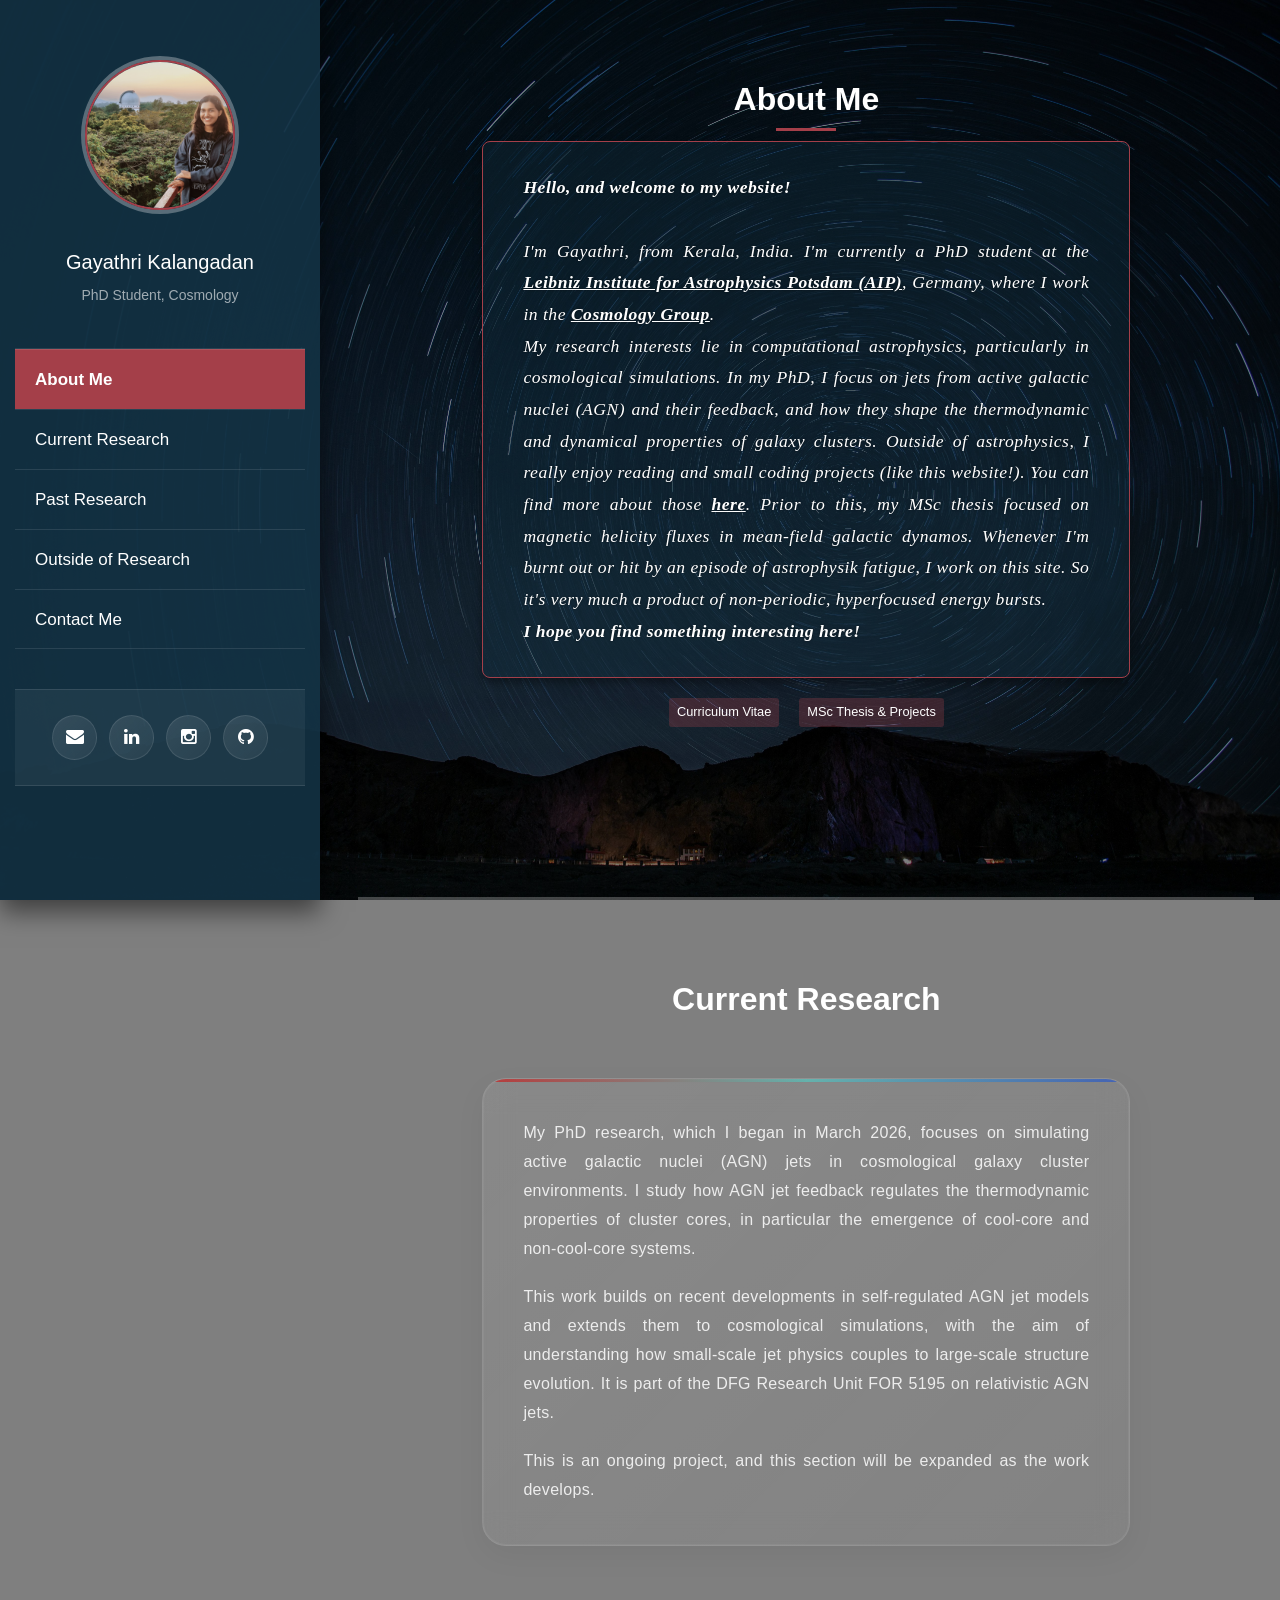
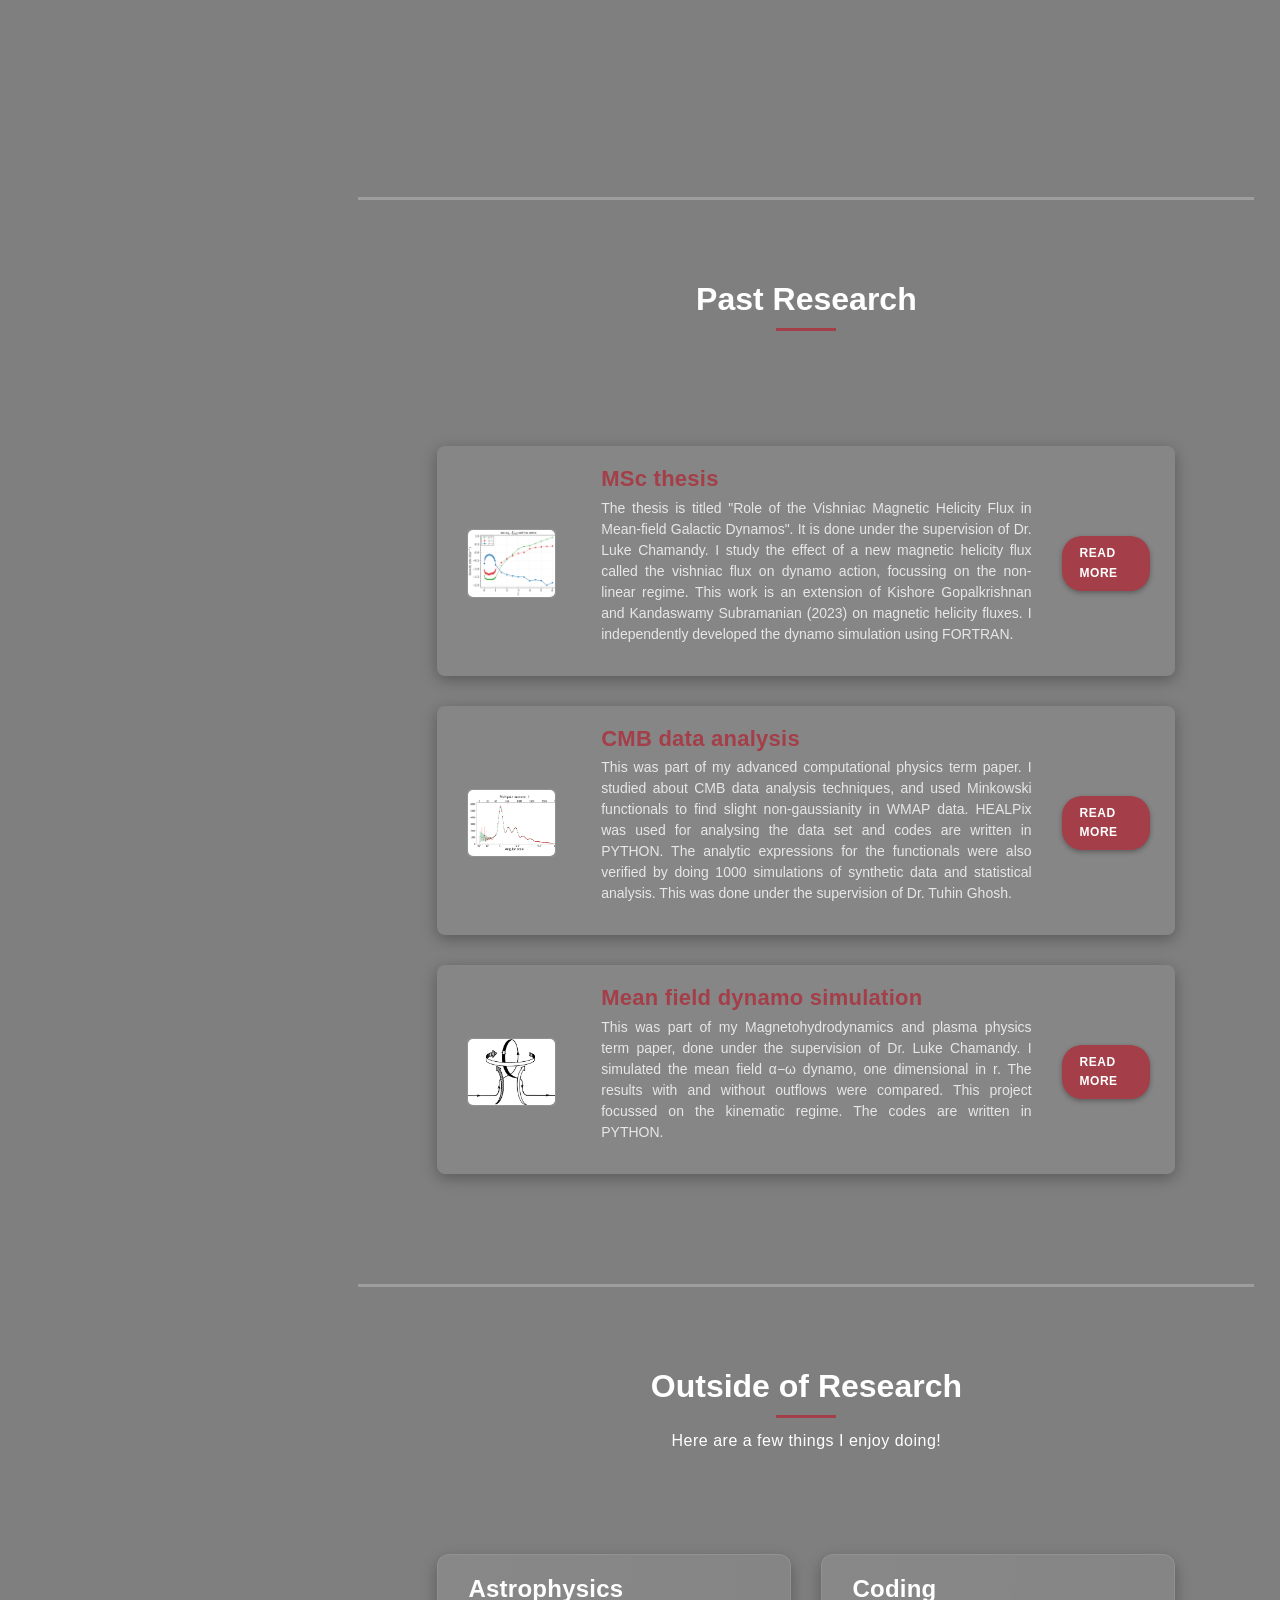
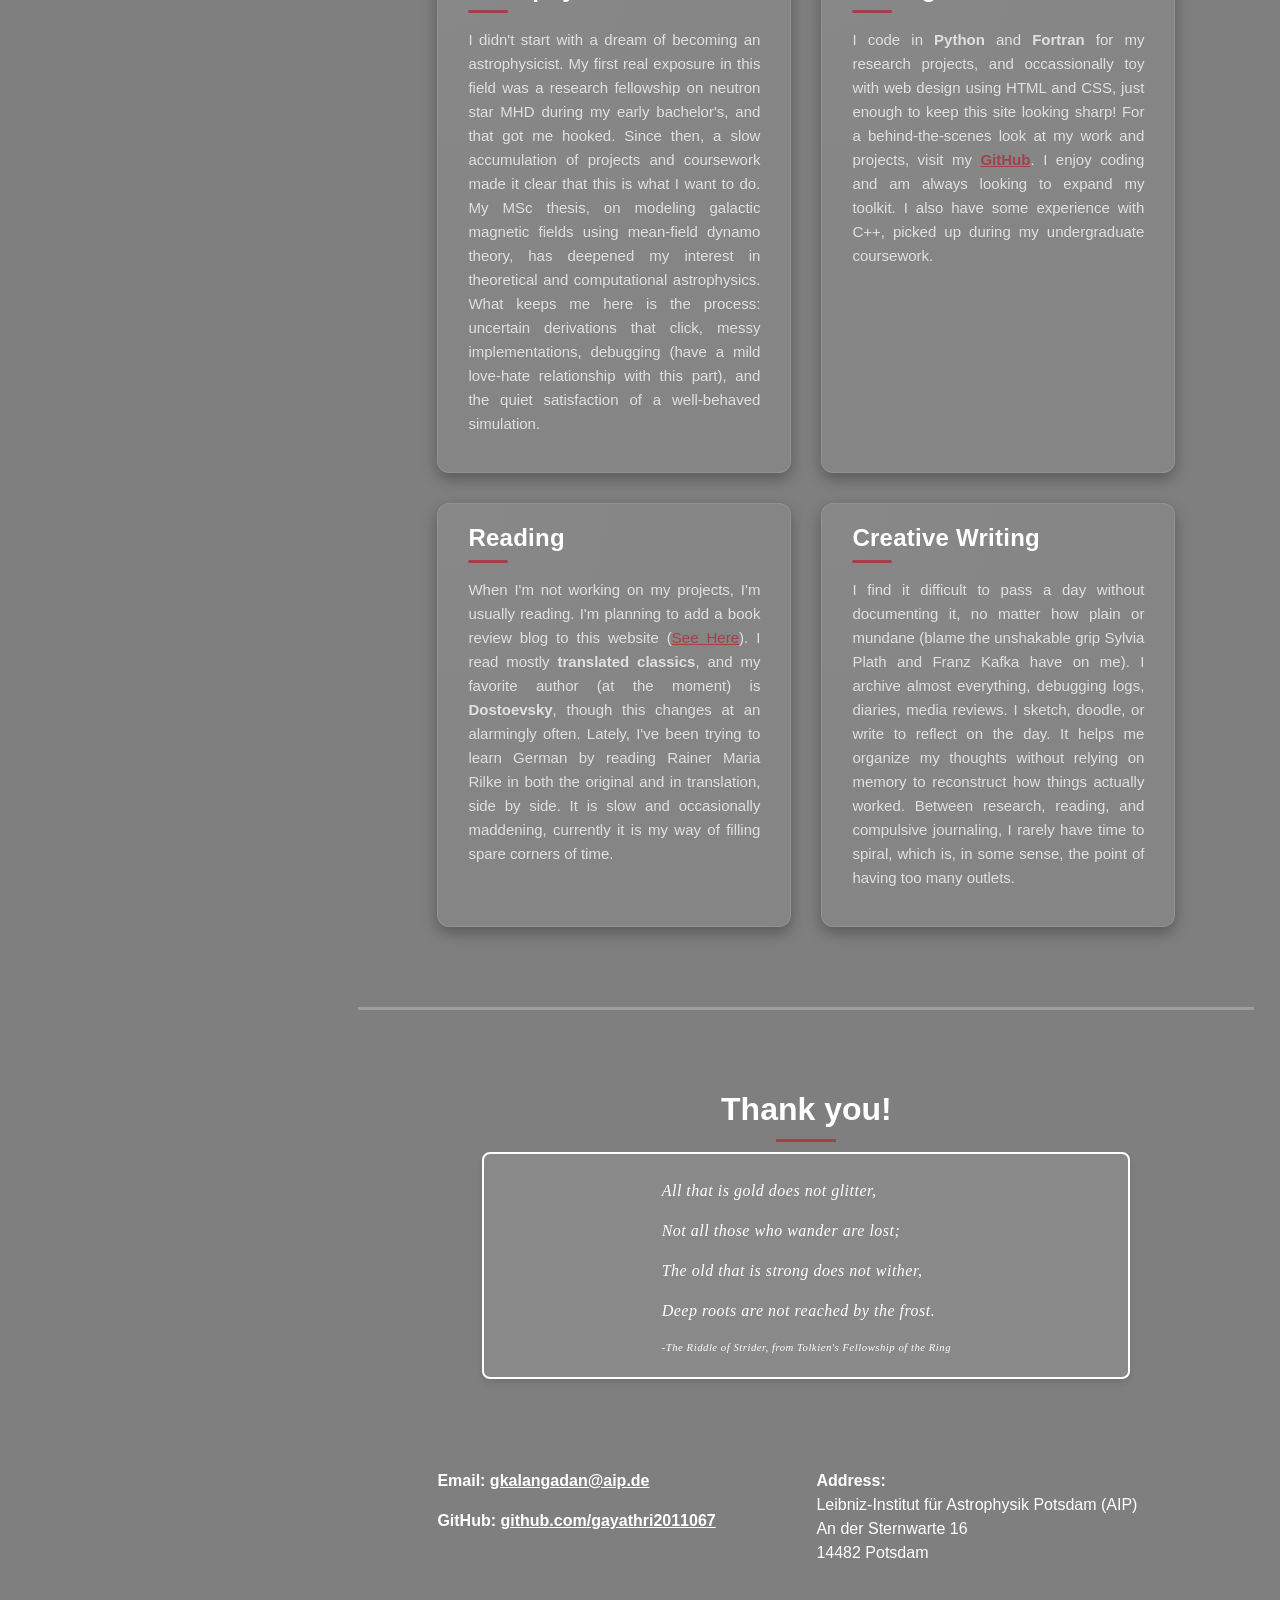
==== commit 15816246: "editted scripts" ====
--- a/index.html
+++ b/index.html
@@ -3,10 +3,7 @@
   <head>
     <meta charset="utf-8" />
     <meta name="google-site-verification" content="CAnMO3xHevTgwRtTBpMEmhl_qoh3NlUCr4g0BJT-9O8" />
-    <meta
-      name="viewport"
-      content="width=device-width, initial-scale=1, shrink-to-fit=no"
-    />
+<meta name="viewport" content="width=device-width, initial-scale=1.0">
 <meta name="description" content="Personal website of Gayathri Kalangadan, PhD student in astrophysics at AIP Potsdam.">
     <meta name="author" content="gayathri kalangadan" />
     <link
@@ -14,7 +11,7 @@
       rel="stylesheet"
     />
 
-    <title>gayathri kalangadan</title>
+    <title>gayathri kalangadan, phd student at aip potsdam</title>
 
     <link href="vendor/bootstrap/css/bootstrap.min.css" rel="stylesheet" />
 
@@ -29,10 +26,14 @@
     
     <div id="page-wraper">
       <!-- Sidebar Menu -->
-      <div class="responsive-nav">
-        <i class="fa fa-bars" id="menu-toggle"></i>
-        <div id="menu" class="menu">
-          <i class="fa fa-times" id="menu-close"></i>
+<div class="responsive-nav">
+    <div id="menu-toggle" aria-label="Open menu">
+        <i class="fa fa-bars"></i>
+    </div>
+    <div id="menu" class="menu">
+        <div id="menu-close" aria-label="Close menu">
+            <i class="fa fa-times"></i>
+        </div>
           <div class="container">
             <div class="image">
               <a href="#"><img src="assets/images/telly.jpg" alt="" /></a>
@@ -83,80 +84,7 @@
                 <div class="line-dec"></div>
               
                   <style>
-                    .about-text a {
-                        text-decoration: underline;
-                        color: inherit; /* Same color as other text */
-                        font-weight: bold;
-                    }
-                    .about-text a:hover {
-                        color:  rgb(214, 122, 127,0.5)
-                    }
-
-
-                    .research-box {
-  margin: 60px auto;
-  padding: 40px;
-  max-width: 800px;
-
-  /* Deep Glassmorphism */
-  background: linear-gradient(
-    135deg,
-    rgba(255, 255, 255, 0.08) 0%,
-    rgba(255, 255, 255, 0.03) 100%
-  );
-  border: 1px solid rgba(255, 255, 255, 0.1);
-  border-radius: 24px;
-
-  /* Sophisticated Blur */
-  backdrop-filter: blur(15px) saturate(180%);
-  -webkit-backdrop-filter: blur(15px) saturate(180%);
-
-  /* Multi-layered shadow for depth */
-  box-shadow: 
-    0 10px 30px rgba(0, 0, 0, 0.05),
-    inset 0 0 0 1px rgba(255, 255, 255, 0.05);
-
-  text-align: left;
-  transition: all 0.5s cubic-bezier(0.23, 1, 0.32, 1);
-  position: relative;
-  overflow: hidden;
-}
-
-/* Subtitles or main text */
-.research-box p {
-  margin-bottom: 20px;
-  line-height: 1.8;
-  color: rgba(255, 255, 255, 0.85);
-  font-weight: 300;
-  letter-spacing: 0.02em;
-}
-
-.research-box p:last-child {
-  margin-bottom: 0;
-}
-
-/* The "Glow Up" Hover State */
-.research-box:hover {
-  transform: translateY(-5px) scale(1.01);
-  border-color: rgba(255, 255, 255, 0.3);
-  
-  /* A subtle cosmic glow instead of a harsh red */
-  box-shadow: 
-    0 20px 40px rgba(0, 0, 0, 0.6),
-    0 0 20px rgba(100, 150, 255, 0.1); /* Subtle blue nebula tint */
-}
-
-/* Optional: Add a decorative gradient accent line at the top */
-.research-box::before {
-  content: "";
-  position: absolute;
-  top: 0;
-  left: 0;
-  right: 0;
-  height: 3px;
-  background: linear-gradient(90deg, #d60505, #4ecdc4, #1849d1);
-  opacity: 0.6;
-}
+                   
                 </style>
                 
 <span class="about-text" style="font-size: 1em; display: block; text-align: justify; color:#fff;">
@@ -533,98 +461,78 @@
       
       
 
-    <!-- Scripts -->
-    <!-- Bootstrap core JavaScript -->
-    <script src="vendor/jquery/jquery.min.js"></script>
-    <script src="vendor/bootstrap/js/bootstrap.bundle.min.js"></script>
-
-    <script src="assets/js/isotope.min.js"></script>
-    <script src="assets/js/owl-carousel.js"></script>
-    <script src="assets/js/lightbox.js"></script>
-    <script src="assets/js/custom.js"></script>
-    <script>
-      //according to loftblog tut
-      $(".main-menu li:first").addClass("active");
-
-      var showSection = function showSection(section, isAnimate) {
-        var direction = section.replace(/#/, ""),
-          reqSection = $(".section").filter(
-            '[data-section="' + direction + '"]'
-          ),
-          reqSectionPos = reqSection.offset().top - 0;
-
-        if (isAnimate) {
-          $("body, html").animate(
-            {
-              scrollTop: reqSectionPos
-            },
-            800
-          );
-        } else {
-          $("body, html").scrollTop(reqSectionPos);
-        }
-      };
-
-      var checkSection = function checkSection() {
-        $(".section").each(function() {
-          var $this = $(this),
-            topEdge = $this.offset().top - 80,
-            bottomEdge = topEdge + $this.height(),
-            wScroll = $(window).scrollTop();
-          if (topEdge < wScroll && bottomEdge > wScroll) {
-            var currentId = $this.data("section"),
-              reqLink = $("a").filter("[href*=\\#" + currentId + "]");
-            reqLink
-              .closest("li")
-              .addClass("active")
-              .siblings()
-              .removeClass("active");
-          }
-        });
-      };
-
-      $(".main-menu").on("click", "a", function(e) {
-        e.preventDefault();
-        showSection($(this).attr("href"), true);
-      });
-
-      $(window).scroll(function() {
-        checkSection();
-      });
-      document.addEventListener('DOMContentLoaded', function() {
-  const menuToggle = document.getElementById('menu-toggle');
-  const menuClose = document.getElementById('menu-close');
-  const menu = document.querySelector('.menu');
-
-  menuToggle.addEventListener('click', function() {
-    menu.classList.add('open');
-    document.body.style.overflow = 'hidden'; // Prevent scrolling when menu is open
+ <!-- Scripts -->
+<!-- Bootstrap core JavaScript -->
+<script src="vendor/jquery/jquery.min.js"></script>
+<script src="vendor/bootstrap/js/bootstrap.bundle.min.js"></script>
+<script src="assets/js/isotope.min.js"></script>
+<script src="assets/js/owl-carousel.js"></script>
+<script src="assets/js/lightbox.js"></script>
+<script src="assets/js/custom.js"></script>
+<script>
+  $(".main-menu li:first").addClass("active");
+
+  var showSection = function(section, isAnimate) {
+    var direction = section.replace(/#/, ""),
+      reqSection = $(".section").filter('[data-section="' + direction + '"]'),
+      reqSectionPos = reqSection.offset().top - 0;
+    if (isAnimate) {
+      $("body, html").animate({ scrollTop: reqSectionPos }, 800);
+    } else {
+      $("body, html").scrollTop(reqSectionPos);
+    }
+  };
+
+  var checkSection = function() {
+    $(".section").each(function() {
+      var $this = $(this),
+        topEdge = $this.offset().top - 80,
+        bottomEdge = topEdge + $this.height(),
+        wScroll = $(window).scrollTop();
+      if (topEdge < wScroll && bottomEdge > wScroll) {
+        var currentId = $this.data("section"),
+          reqLink = $("a").filter("[href*=\\#" + currentId + "]");
+        reqLink.closest("li").addClass("active").siblings().removeClass("active");
+      }
+    });
+  };
+
+  $(".main-menu").on("click", "a", function(e) {
+    e.preventDefault();
+    showSection($(this).attr("href"), true);
   });
 
-  menuClose.addEventListener('click', function() {
-    menu.classList.remove('open');
-    document.body.style.overflow = ''; // Re-enable scrolling
-  });
-
-  // Close menu when clicking on links (mobile only)
-  if (window.innerWidth <= 992) {
-    document.querySelectorAll('.menu a').forEach(link => {
+  $(window).scroll(function() { checkSection(); });
+
+  $(document).ready(function() {
+    var menu = document.querySelector('.menu');
+    var toggle = document.getElementById('menu-toggle');
+    var close = document.getElementById('menu-close');
+
+    toggle.addEventListener('click', function() {
+      menu.classList.add('open');
+      document.body.style.overflow = 'hidden';
+    });
+
+    close.addEventListener('click', function() {
+      menu.classList.remove('open');
+      document.body.style.overflow = '';
+    });
+
+    document.querySelectorAll('.menu .main-nav a').forEach(function(link) {
       link.addEventListener('click', function() {
         menu.classList.remove('open');
         document.body.style.overflow = '';
       });
     });
-  }
-});
-
-// Handle window resize
-window.addEventListener('resize', function() {
-  const menu = document.querySelector('.menu');
-  if (window.innerWidth > 992) {
-    menu.classList.remove('open');
-    document.body.style.overflow = '';
-  }
-});
-    </script>
+  });
+
+  window.addEventListener('resize', function() {
+    if (window.innerWidth > 992) {
+      document.querySelector('.menu').classList.remove('open');
+      document.body.style.overflow = '';
+    }
+  });
+</script>
   </body>
 </html>
--- a/assets/css/templatemo-style.css
+++ b/assets/css/templatemo-style.css
@@ -58,25 +58,18 @@
 =            GLOBAL VARIABLES & RESET         =
 =============================================*/
 :root {
-    /* Colors */
-    --color-primary: #a43f49; /* Deep Red/Maroon */
+    --color-primary: #a43f49;
     --color-secondary: #8c363e;
     --color-text-light: #fff;
     --color-text-dark: #133244;
-    --color-menu-bg: rgba(19, 50, 68, 0.9); /* Dark Blue with Transparency */
-    --color-overlay-bg: rgba(0, 0, 0, 0.5); /* Background Overlay */
+    --color-menu-bg: rgba(19, 50, 68, 0.9);
+    --color-overlay-bg: rgba(0, 0, 0, 0.5);
     --color-button-hover: #F7B5CA;
-    
-    /* Typography */
     --font-family-primary: 'Ubuntu', sans-serif;
     --font-family-secondary: 'Georgia', serif;
-
-    /* Spacing */
     --spacing-small: 10px;
     --spacing-medium: 20px;
     --spacing-large: 40px;
-    
-    /* Z-Index */
     --z-index-background: 1;
     --z-index-overlay: 2;
     --z-index-content: 10;
@@ -84,10 +77,10 @@
     --z-index-toggle: 10000;
 }
 
-/* CSS Reset & General Styles */
-*,
-*::before,
-*::after {
+/*=============================================
+=            CSS RESET & BASE STYLES          =
+=============================================*/
+*, *::before, *::after {
     box-sizing: border-box;
     margin: 0;
     padding: 0;
@@ -99,11 +92,7 @@
     line-height: 1.6;
 }
 
-input,
-select,
-textarea {
-    outline: none;
-}
+input, select, textarea { outline: none; }
 
 a {
     text-decoration: none;
@@ -111,15 +100,13 @@
     transition: all 0.3s ease;
 }
 
-a:hover {
-    color: var(--color-primary);
-}
+a:hover { color: var(--color-primary); }
 
 p {
     font-size: 16px;
     line-height: 24px;
     color: var(--color-text-light);
-    text-align: justify; /* Ensure text is justified */
+    text-align: justify;
 }
 
 h4 {
@@ -135,27 +122,70 @@
     overflow: hidden;
 }
 
-ul {
-    list-style: none;
-    padding: 0;
-    margin: 0;
-}
-
-.clearfix::before,
-.clearfix::after {
-    content: "";
-    display: table;
-}
-
-.clearfix::after {
-    clear: both;
-}
+ul { list-style: none; padding: 0; margin: 0; }
+
+.clearfix::before, .clearfix::after { content: ""; display: table; }
+.clearfix::after { clear: both; }
 
 .container {
     margin: 0 auto;
-    width: 100%; /* Default to full width, adjust in sections */
-    max-width: 1400px; /* Max content width */
-}
+    width: 100%;
+    max-width: 1400px;
+}
+
+.about-text a {
+    text-decoration: underline;
+    color: inherit;
+    font-weight: bold;
+}
+
+.about-text a:hover { color: rgb(214, 122, 127, 0.5); }
+
+
+/*=============================================
+=            RESEARCH BOX                     =
+=============================================*/
+.research-box {
+    margin: 60px auto;
+    padding: 40px;
+    max-width: 800px;
+    background: linear-gradient(135deg, rgba(255,255,255,0.08) 0%, rgba(255,255,255,0.03) 100%);
+    border: 1px solid rgba(255,255,255,0.1);
+    border-radius: 24px;
+    backdrop-filter: blur(15px) saturate(180%);
+    -webkit-backdrop-filter: blur(15px) saturate(180%);
+    box-shadow: 0 10px 30px rgba(0,0,0,0.05), inset 0 0 0 1px rgba(255,255,255,0.05);
+    text-align: left;
+    transition: all 0.5s cubic-bezier(0.23, 1, 0.32, 1);
+    position: relative;
+    overflow: hidden;
+}
+
+.research-box p {
+    margin-bottom: 20px;
+    line-height: 1.8;
+    color: rgba(255,255,255,0.85);
+    font-weight: 300;
+    letter-spacing: 0.02em;
+}
+
+.research-box p:last-child { margin-bottom: 0; }
+
+.research-box:hover {
+    transform: translateY(-5px) scale(1.01);
+    border-color: rgba(255,255,255,0.3);
+    box-shadow: 0 20px 40px rgba(0,0,0,0.6), 0 0 20px rgba(100,150,255,0.1);
+}
+
+.research-box::before {
+    content: "";
+    position: absolute;
+    top: 0; left: 0; right: 0;
+    height: 3px;
+    background: linear-gradient(90deg, #d60505, #4ecdc4, #1849d1);
+    opacity: 0.6;
+}
+
 
 /*=============================================
 =            PAGE WRAPPER & BACKGROUND        =
@@ -167,26 +197,23 @@
     width: 100%;
 }
 
-/* Background Overlay */
 #page-wraper::before {
     content: '';
     position: absolute;
-    top: 0;
-    left: 0;
-    width: 100%;
-    height: 100%;
+    top: 0; left: 0;
+    width: 100%; height: 100%;
     background-color: var(--color-overlay-bg);
     z-index: var(--z-index-overlay);
 }
 
-/* Ensure content is above the overlay */
 #page-wraper > * {
     position: relative;
     z-index: var(--z-index-content);
 }
 
-/*=============================================
-=            SIDEBAR MENU (NAVIGATION)        =
+
+/*=============================================
+=            SIDEBAR MENU                     =
 =============================================*/
 .menu {
     position: fixed !important;
@@ -194,161 +221,102 @@
     left: 0;
     width: 15%;
     height: 100vh;
-    /* Use a slightly darker, more opaque background for a rich, modern feel */
     background-color: var(--color-menu-bg);
     z-index: var(--z-index-menu) !important;
     overflow-y: auto !important;
-    /* Elevated shadow for depth */
-    box-shadow: 0 12px 24px rgba(0, 0, 0, 0.5);
+    box-shadow: 0 12px 24px rgba(0,0,0,0.5);
     transform: translateX(0);
-    /* Smoother, bouncier transition */
-    transition: transform 0.6s cubic-bezier(0.2, 0.8, 0.2, 1), width 0.3s ease-in-out;
-}
-
-/* Smooth Scrollbar - Enhanced Visibility */
-.menu::-webkit-scrollbar {
-    width: 8px;
-    background-color: transparent;
-}
-.menu::-webkit-scrollbar-thumb {
-    /* Brighter scrollbar for contrast */
-    background-color: rgba(255, 255, 255, 0.4);
-    border-radius: 4px;
-    /* Add a subtle hover state to the thumb (requires JS or complex CSS for full effect, but good to define) */
-    transition: background-color 0.3s ease;
-}
-.menu::-webkit-scrollbar-thumb:hover {
-    background-color: rgba(255, 255, 255, 0.7);
-}
-
-/* Menu Image (Profile Picture) */
-.menu .image {
-    margin-top: 60px;
-    /* Center the container */
-    text-align: center;
-}
+    transition: transform 0.4s cubic-bezier(0.4, 0, 0.2, 1);
+}
+
+.menu::-webkit-scrollbar { width: 8px; background-color: transparent; }
+.menu::-webkit-scrollbar-thumb { background-color: rgba(255,255,255,0.4); border-radius: 4px; }
+.menu::-webkit-scrollbar-thumb:hover { background-color: rgba(255,255,255,0.7); }
+
+.menu .image { margin-top: 60px; text-align: center; }
 
 .menu .image img {
     width: 150px;
     height: 150px;
     border-radius: 50%;
-    /* Thicker, more prominent border */
     border: 2px solid var(--color-primary);
-    /* Soft internal shadow for dimension */
-    box-shadow: 0 0 0 4px rgba(255, 255, 255, 0.3), inset 0 0 10px rgba(0, 0, 0, 0.5);
+    box-shadow: 0 0 0 4px rgba(255,255,255,0.3), inset 0 0 10px rgba(0,0,0,0.5);
     transition: transform 0.4s cubic-bezier(0.4, 0, 0.2, 1);
-    object-fit: cover; /* Ensures image covers the area nicely */
-}
-
-.menu .image img:hover {
-    /* More pronounced, but smooth zoom and rotate */
-    transform: scale(1.05) rotate(1deg);
-    border-color: var(--color-text-light);
-}
-
-/* Author Content */
+    object-fit: cover;
+}
+
+.menu .image img:hover { transform: scale(1.05) rotate(1deg); border-color: var(--color-text-light); }
+
 .menu .author-content {
     margin: var(--spacing-large) 0;
-    padding: 0 20px; /* Add horizontal padding for a clean look */
+    padding: 0 20px;
     color: var(--color-text-light);
     text-align: center;
 }
 
 .menu .author-content h4 {
-    margin-bottom: 8px; /* Increased margin */
-    font-size: 24px; /* Slightly larger heading */
+    margin-bottom: 8px;
+    font-size: 24px;
     font-weight: 700;
-    letter-spacing: 1.5px; /* Tighter letter spacing for title */
-    color: var(--color-text-light);
-    /* Add text shadow for clarity against dark background */
-    text-shadow: 1px 1px 2px rgba(0, 0, 0, 0.5);
-}
-
-.menu .author-content span {
-    font-size: 14px;
-    font-style: normal; /* Often better to remove italics for job titles */
-    color: rgba(255, 255, 255, 0.6);
-}
-
-/* Main Navigation Links */
-.main-nav {
-    border-top: 1px solid rgba(255, 255, 255, 0.1); /* Single separator line above nav */
-}
-
-.main-nav li {
-    display: block;
-    margin: 0;
-}
+    letter-spacing: 1.5px;
+    color: var(--color-text-light);
+    text-shadow: 1px 1px 2px rgba(0,0,0,0.5);
+}
+
+.menu .author-content span { font-size: 14px; color: rgba(255,255,255,0.6); }
+
+.main-nav { border-top: 1px solid rgba(255,255,255,0.1); }
+.main-nav li { display: block; margin: 0; }
 
 .main-nav li a {
-    height: 60px; /* Slightly shorter for a compact, modern look */
+    height: 60px;
     line-height: 60px;
     display: block;
-    font-size: 17px; /* Slightly larger text */
-    font-weight: 500; /* Medium weight, less 'heavy' than bold */
+    font-size: 17px;
+    font-weight: 500;
     color: var(--color-text-light);
     width: 100%;
     transition: all 0.3s ease;
-    /* Use transparent border that shows up on hover/active */
-    border-top: 1px solid rgba(255, 255, 255, 0.1);
-    /* Add padding for better visual spacing */
+    border-top: 1px solid rgba(255,255,255,0.1);
     padding-left: 20px;
     text-align: left;
 }
 
-.main-nav li:last-child a {
-    /* Ensures the last item has a bottom border matching the top ones */
-    border-bottom: 1px solid rgba(255, 255, 255, 0.1);
-}
+.main-nav li:last-child a { border-bottom: 1px solid rgba(255,255,255,0.1); }
 
 .main-nav li:hover a {
-    background: rgba(255, 255, 255, 0.1); /* Subtle transparent hover background */
-    color: var(--color-text-light);
-    /* Add a primary color accent line on hover */
+    background: rgba(255,255,255,0.1);
     border-left: 5px solid var(--color-primary);
-    padding-left: 15px; /* Adjust padding due to border */
+    padding-left: 15px;
 }
 
 .main-nav li.active a {
-    /* Use the primary color for the active state */
     background: var(--color-primary);
-    color: var(--color-text-light);
     font-weight: 700;
-    /* Remove the hover effect since it's active */
     border-left: none;
     padding-left: 20px;
 }
-/* Enhanced Social Media Icons */
+
 .menu .social-network {
     margin-top: 40px;
     padding: 25px;
-    background: rgba(255, 255, 255, 0.05);
-    border-top: 1px solid rgba(255, 255, 255, 0.1);
-    border-bottom: 1px solid rgba(255, 255, 255, 0.1);
-}
-
-.menu .social-network ul {
-    display: flex;
-    justify-content: center;
-    gap: 12px;
-}
-
-.menu .social-network ul li {
-    display: inline-block;
-}
+    background: rgba(255,255,255,0.05);
+    border-top: 1px solid rgba(255,255,255,0.1);
+    border-bottom: 1px solid rgba(255,255,255,0.1);
+}
+
+.menu .social-network ul { display: flex; justify-content: center; gap: 12px; }
+.menu .social-network ul li { display: inline-block; }
 
 .menu .social-network ul li a {
-    width: 45px;
-    height: 45px;
-    display: flex;
-    align-items: center;
-    justify-content: center;
+    width: 45px; height: 45px;
+    display: flex; align-items: center; justify-content: center;
     background: linear-gradient(135deg, rgba(255,255,255,0.1) 0%, rgba(255,255,255,0.05) 100%);
     color: var(--color-text-light);
     font-size: 18px;
     border-radius: 50%;
     transition: all 0.3s cubic-bezier(0.4, 0, 0.2, 1);
-    border: 1px solid rgba(255, 255, 255, 0.1);
+    border: 1px solid rgba(255,255,255,0.1);
     position: relative;
     overflow: hidden;
 }
@@ -356,69 +324,82 @@
 .menu .social-network ul li a::before {
     content: '';
     position: absolute;
-    top: 0;
-    left: -100%;
-    width: 100%;
-    height: 100%;
+    top: 0; left: -100%;
+    width: 100%; height: 100%;
     background: linear-gradient(90deg, transparent, rgba(255,255,255,0.2), transparent);
     transition: left 0.5s ease;
 }
 
-.menu .social-network ul li a:hover::before {
-    left: 100%;
-}
+.menu .social-network ul li a:hover::before { left: 100%; }
 
 .menu .social-network ul li a:hover {
     background: var(--color-text-light);
     color: var(--color-primary);
     transform: translateY(-3px) scale(1.1);
-    box-shadow: 0 8px 20px rgba(0, 0, 0, 0.3);
+    box-shadow: 0 8px 20px rgba(0,0,0,0.3);
     border-color: transparent;
 }
 
-
-/* Copyright Text */
 .menu .copyright-text {
     margin-top: 60px;
-    color: rgba(255, 255, 255, 0.5);
+    color: rgba(255,255,255,0.5);
     font-size: 12px;
-    padding: 20px 20px 40px; /* Added bottom padding for space */
-    border-top: 1px solid rgba(255, 255, 255, 0.1);
+    padding: 20px 20px 40px;
+    border-top: 1px solid rgba(255,255,255,0.1);
     text-align: center;
 }
 
-.menu .copyright-text p {
-    padding-top: 0;
-    line-height: 1.4;
-    font-size: 12px;
-}
-
-/* Menu Toggle/Close Buttons (Mobile Only) */
+.menu .copyright-text p { padding-top: 0; line-height: 1.4; font-size: 12px; }
+
+
+/*=============================================
+=            MENU TOGGLE & CLOSE              =
+=   Single clean definition, no duplicates    =
+=============================================*/
+
+/* Hidden on desktop by default */
 #menu-toggle {
-    /* Position and size are fine, but enhance the look */
-    background-color: var(--color-primary); /* Use primary color for main toggle */
-    color: var(--color-text-light);
-    box-shadow: 0px 6px 15px rgba(0, 0, 0, 0.4); /* Stronger shadow */
-}
-
-#menu-toggle:hover {
-    background-color: var(--color-secondary); /* Darken slightly on hover */
+    display: none;
+    position: fixed;
+    top: 12px;
+    left: 12px;
+    width: 44px;
+    height: 44px;
+    line-height: 44px;
+    text-align: center;
+    font-size: 20px;
+    background-color: var(--color-primary);
+    color: var(--color-text-light);
+    border-radius: 4px;
+    cursor: pointer;
+    z-index: var(--z-index-toggle);
+    box-shadow: 0px 6px 15px rgba(0,0,0,0.4);
+    -webkit-tap-highlight-color: transparent;
+    touch-action: manipulation;
+    /* No border, no padding issues */
+    border: none;
+    outline: none;
 }
 
 #menu-close {
-    /* Use the same styling as the menu links for consistency */
+    display: none;
+    width: 100%;
+    padding: 16px 20px;
+    text-align: right;
+    font-size: 24px;
+    color: var(--color-text-light);
+    background: transparent;
+    border: none;
+    border-bottom: 1px solid rgba(255,255,255,0.1);
     cursor: pointer;
-    color: var(--color-text-light);
-    background-color: transparent;
-    border-bottom: 1px solid rgba(255, 255, 255, 0.1);
-    font-size: 24px; /* Larger icon for easy closing */
-    transition: background-color 0.3s ease;
-}
-
-#menu-close:hover {
-    background-color: rgba(255, 255, 255, 0.1);
-    color: var(--color-primary);
-}
+    -webkit-tap-highlight-color: transparent;
+    touch-action: manipulation;
+    outline: none;
+}
+
+#menu-close:hover { background-color: rgba(255,255,255,0.1); color: var(--color-primary); }
+
+
 /*=============================================
 =            MAIN CONTENT SECTIONS            =
 =============================================*/
@@ -428,84 +409,48 @@
     min-height: 100vh;
     padding: 0 5%;
     padding-bottom: 80px;
-    border-bottom: 3px solid rgba(250, 250, 250, 0.25);
-    left: 35%; /* Default shift for 15% menu + 20% margin */
+    border-bottom: 3px solid rgba(250,250,250,0.25);
+    left: 35%;
     width: 55%;
     right: 10%;
-    transition: all 0.4s ease; /* Smooth transition for layout changes */
-}
-
-section.contact-me {
-    border-bottom: none;
-}
-
-.section-heading {
-    text-align: center;
-    padding: 80px 45px;
-}
-
-.section-heading h2 {
-    font-size: 32px;
-    font-weight: 700;
-    color: var(--color-text-light);
-}
-
-.section-heading .line-dec {
-    width: 60px;
-    height: 3px;
-    background-color: var(--color-primary);
-    margin: 10px auto;
-}
-
-.section-heading span {
-    margin-top: 5px;
-    font-size: 16px;
-    color: var(--color-text-light);
-    letter-spacing: 0.5px;
-}
-
-/* About Section Specifics */
-section.about .container {
-    display: flex;
-    flex-direction: column;
-    justify-content: center;
-    min-height: 80vh;
-}
+    transition: all 0.4s ease;
+}
+
+section.contact-me { border-bottom: none; }
+
+.section-heading { text-align: center; padding: 80px 45px; }
+.section-heading h2 { font-size: 32px; font-weight: 700; color: var(--color-text-light); }
+.section-heading .line-dec { width: 60px; height: 3px; background-color: var(--color-primary); margin: 10px auto; }
+.section-heading span { margin-top: 5px; font-size: 16px; color: var(--color-text-light); letter-spacing: 0.5px; }
+
+section.about .container { display: flex; flex-direction: column; justify-content: center; min-height: 80vh; }
 
 .about-text {
-    font-size: 0.9em;
-    text-align: justify;
+    padding: 30px 40px;
+    background-color: rgba(19, 50, 68, 0.349);
+    border: 1px solid var(--color-primary);
+    border-radius: 8px;
+    box-shadow: 0 4px 10px rgba(0,0,0,0.4);
+    font-size: 1.1em !important;
     font-family: var(--font-family-secondary);
     font-style: italic;
-}
-
-/* Work/Post Layout */
-.right-image-post,
-.left-image-post {
-    margin-top: 60px;
-    padding-top: 60px;
-    border-top: 2px solid rgba(250, 250, 250, 0.1);
-}
-
-.left-image img,
-.right-image img {
-    border-radius: 5px;
-}
-
-.right-image-post h4,
-.left-image-post h4 {
-    margin-top: 30px;
-}
-
-.right-image-post p,
-.left-image-post p {
-    margin-top: 20px;
-}
-
-.right-image-post .white-button,
-.left-image-post .white-button {
-    margin-top: 30px;
-}
+    line-height: 1.8;
+    text-align: justify;
+    color: var(--color-text-light) !important;
+    display: block !important;
+    margin: 20px 0;
+    text-shadow: 0 0 2px rgba(0,0,0,0.5);
+    transition: all 0.3s ease;
+}
+
+.about-text:hover { border-color: var(--color-text-light); background-color: rgba(255,255,255,0.12); }
+
+.right-image-post, .left-image-post { margin-top: 60px; padding-top: 60px; border-top: 2px solid rgba(250,250,250,0.1); }
+.left-image img, .right-image img { border-radius: 5px; }
+.right-image-post h4, .left-image-post h4 { margin-top: 30px; }
+.right-image-post p, .left-image-post p { margin-top: 20px; }
+.right-image-post .white-button, .left-image-post .white-button { margin-top: 30px; }
+
 
 /*=============================================
 =            QUOTE BOXES & LAYOUT             =
@@ -515,580 +460,295 @@
     50% { opacity: 1; }
 }
 
-.row {
-    display: flex;
-    flex-wrap: wrap;
-    margin: 0 -10px; /* Counteracts quote-box margin */
-}
-
-.col-md-6 {
-    flex: 1 1 calc(50% - 20px); /* Ensures two per row with 10px margin on each side (20px total) */
-    display: flex;
-    padding: 10px; /* Use padding for spacing */
-}
+.row { display: flex; flex-wrap: wrap; margin: 0 -10px; }
+.col-md-6 { flex: 1 1 calc(50% - 20px); display: flex; padding: 10px; }
 
 .quote-box {
     flex-grow: 1;
-    background-color: rgba(250, 250, 250, 0.08);
+    background-color: rgba(250,250,250,0.08);
     border: 2px solid var(--color-text-light);
     border-radius: 8px;
     padding: var(--spacing-medium);
     text-align: center;
-    box-shadow: 0px 4px 6px rgba(0, 0, 0, 0.1);
-    display: flex;
-    flex-direction: column;
-    justify-content: center;
-    /* Removed animation: none; to allow twinkle effect if needed */
-}
-
-.quote-box blockquote {
-    font-size: 0.8em;
-    color: var(--color-text-light);
-    margin: 0;
-}
-
-.quote-box footer {
-    font-size: 1.2em;
-    color: var(--color-text-light);
-    margin-top: 10px;
-    font-family: var(--font-family-secondary);
-    font-style: normal;
-}
+    box-shadow: 0px 4px 6px rgba(0,0,0,0.1);
+    display: flex; flex-direction: column; justify-content: center;
+}
+
+.quote-box blockquote { font-size: 0.8em; color: var(--color-text-light); margin: 0; }
+.quote-box footer { font-size: 1.2em; color: var(--color-text-light); margin-top: 10px; font-family: var(--font-family-secondary); }
+
 
 /*=============================================
 =            BUTTONS & LINKS                  =
 =============================================*/
-/* Primary Button Style (Used in posts/contact) */
 .white-button a {
     display: inline-block;
     padding: 12px 20px;
     background-color: var(--color-primary);
     color: var(--color-text-light);
-    font-size: 13px;
-    font-weight: 800;
+    font-size: 13px; font-weight: 800;
     letter-spacing: 0.5px;
     text-transform: uppercase;
     transition: all 0.5s;
     border-radius: 3px;
 }
 
-.white-button a:hover {
-    background-color: var(--color-text-light);
-    color: var(--color-primary);
-}
-
-/* Secondary Button Style (Generic) */
+.white-button a:hover { background-color: var(--color-text-light); color: var(--color-primary); }
+
 button {
     display: inline-block;
     padding: 10px 20px;
     background-color: var(--color-text-light);
     color: var(--color-primary);
-    font-size: 12px;
-    font-weight: 800;
+    font-size: 12px; font-weight: 800;
     letter-spacing: 0.5px;
     text-transform: uppercase;
     transition: all 0.5s;
-    border: none;
-    outline: none;
+    border: none; outline: none;
     cursor: pointer;
     border-radius: 3px;
 }
 
-button:hover {
-    background-color: var(--color-primary);
-    color: var(--color-text-light);
-}
-
-/* Smaller Inline Button */
+button:hover { background-color: var(--color-primary); color: var(--color-text-light); }
+
 .button {
     display: inline-block;
     padding: 4px 8px;
-    text-align: center;
-    background-color: rgba(164, 63, 73, 0.3);
+    background-color: rgba(164,63,73,0.3);
     color: white;
     border-radius: 3px;
     font-size: 0.8em;
 }
 
-.button:hover {
-    background-color: rgba(255, 255, 255, 0.5);
-    color: rgba(164, 63, 73, 0.8);
-}
-
-.resume-buttons-container {
-    display: flex;
-    justify-content: center;
-    margin-top: var(--spacing-medium);
-}
-
-.resume-button {
-    margin: 0 10px;
-}
-
-.resume-link {
-    color: inherit;
-    font-weight: bold;
-    text-decoration: underline;
-}
-
-/*=============================================
-=            RESPONSIVENESS (Media Queries)   =
-=============================================*/
-
-/* DESKTOP (Default - 993px and up) */
+.button:hover { background-color: rgba(255,255,255,0.5); color: rgba(164,63,73,0.8); }
+
+.resume-buttons-container { display: flex; justify-content: center; margin-top: var(--spacing-medium); }
+.resume-button { margin: 0 10px; }
+.resume-link { color: inherit; font-weight: bold; text-decoration: underline; }
+
+
+/*=============================================
+=            INTEREST CARDS                   =
+=============================================*/
+.interest-cards-row { margin: -15px -15px; padding-top: var(--spacing-medium); }
+.interest-cards-row .col-md-6 { padding: 15px; }
+
+.interest-card {
+    flex-grow: 1;
+    background-color: rgba(255,255,255,0.05);
+    border-radius: 12px;
+    padding: var(--spacing-medium) calc(var(--spacing-medium) + 10px);
+    border: 1px solid rgba(255,255,255,0.1);
+    box-shadow: 0 6px 15px rgba(0,0,0,0.3);
+    display: flex; flex-direction: column;
+    height: 100%;
+    transition: all 0.4s cubic-bezier(0.2, 0.8, 0.2, 1);
+    position: relative; overflow: hidden;
+}
+
+.interest-card::before {
+    content: '';
+    position: absolute; top: 0; left: 0;
+    width: 100%; height: 100%;
+    background: radial-gradient(circle at top left, rgba(255,255,255,0.05) 0%, transparent 60%);
+    opacity: 0.5; pointer-events: none;
+}
+
+.interest-card:hover { transform: translateY(-5px); background-color: rgba(164,63,73,0.1); box-shadow: 0 12px 25px rgba(0,0,0,0.5); border-color: var(--color-primary); }
+
+.interest-card h4 { position: relative; padding-bottom: 10px; margin-bottom: 15px; font-size: 24px; font-weight: 700; }
+
+.interest-card h4::after {
+    content: '';
+    position: absolute; bottom: 0; left: 0;
+    width: 40px; height: 3px;
+    background-color: var(--color-primary);
+    border-radius: 2px;
+    transition: width 0.3s ease;
+}
+
+.interest-card:hover h4::after { width: 190px; }
+.interest-card p { font-size: 15px; line-height: 1.6; color: rgba(255,255,255,0.75); text-align: justify; }
+
+
+/*=============================================
+=            RESEARCH STATUS HIGHLIGHT        =
+=============================================*/
+.current-status-highlight {
+    padding: 30px;
+    margin: 0 auto 50px auto;
+    max-width: 100%;
+    background: linear-gradient(145deg, rgba(19,50,68,0.384) 0%, rgba(14,38,51,0.98) 100%);
+    border: 1px solid rgba(14,38,51,0.98);
+    border-radius: 12px;
+    box-shadow: 0 10px 30px rgba(0,0,0,0.6), 0 0 20px rgba(245,244,244,0.61);
+    text-align: left;
+    position: relative; overflow: hidden;
+    transition: all 0.4s cubic-bezier(0.25, 0.8, 0.25, 1);
+}
+
+.current-status-highlight:hover { transform: translateY(-4px); border-color: var(--color-text-light); box-shadow: 0 15px 40px rgba(0,0,0,0.7), 0 0 30px var(--color-primary); }
+
+.current-status-highlight::after {
+    content: '';
+    position: absolute; top: 0; left: -150%;
+    width: 50%; height: 100%;
+    background: rgba(255,255,255,0.05);
+    transform: skewX(-20deg);
+    transition: left 0.7s ease-in-out;
+}
+
+.current-status-highlight:hover::after { left: 150%; }
+
+.status-main { font-size: 1.0em; font-weight: 600; color: var(--color-text-light); line-height: 1.6; margin-bottom: 12px; text-align: left !important; }
+.status-sub { font-size: 1.0em; color: rgba(255,255,255,0.75); line-height: 1.6; text-align: left !important; }
+.status-icon { font-size: 1.6em; margin-right: 15px; vertical-align: middle; color: var(--color-primary); text-shadow: 0 0 5px var(--color-primary); }
+.status-main strong { color: var(--color-primary); font-weight: 800; text-shadow: 1px 1px 3px rgba(0,0,0,0.8); }
+
+
+/*=============================================
+=            DESKTOP (993px+) — UNTOUCHED     =
+=============================================*/
 @media (min-width: 993px) {
-    /* Menu is visible */
     .menu {
         transform: translateX(0) !important;
-        width: 15%; /* Standard Desktop Menu Width */
-    }
-
-    /* Content is shifted over */
+        width: 15%;
+    }
     .section {
         width: 60%;
-        left: 30%; /* 15% menu + 15% gap */
+        left: 30%;
         right: 10%;
     }
-    
-    /* Hide mobile controls */
     #menu-toggle,
     #menu-close {
         display: none !important;
     }
-    
-    /* Large Desktop Tweaks */
-    @media screen and (max-width: 1680px) {
-        .menu {
-            left: 0;
-            width: 20%;
-        }
-        .section {
-            width: 70%;
-            left: 25%; /* 20% menu + 5% gap */
-            right: 5%;
-        }
-    }
-    
-    @media screen and (max-width: 1280px) {
-        .menu {
-            width: 25%;
-        }
-        .section {
-            width: 70%;
-            left: 28%; /* 25% menu + 3% gap */
-            right: 2%;
-        }
-    }
-}
-/* Enhanced About Text Styling */
-/* Enhanced About Text Styling with Overlay Effect */
-.about-text {
-    /* Use padding to create a visually enclosed block */
-    padding: 30px 40px; 
-    
-    /* *** OVERLAY EFFECT: *** Using a slightly darker, more opaque background ensures the text pops 
-    over the page's main background image/overlay.
-    */
-    background-color: rgba(19, 50, 68, 0.349); /* Using a slightly more opaque version of var(--color-menu-bg) for contrast */
-    
-    /* Subtle border accent using the primary color */
-    border: 1px solid var(--color-primary); 
-    border-radius: 8px; /* Slightly rounded corners */
-    
-    /* Add a soft shadow to lift it off the background */
-    box-shadow: 0 4px 10px rgba(0, 0, 0, 0.4); 
-    
-    /* Typography Enhancements */
-    font-size: 1.1em !important; /* Slightly larger font for prominence */
-    font-family: var(--font-family-secondary); /* Keep the sophisticated serif font */
-    font-style: italic; /* Keep the italic style */
-    line-height: 1.8; /* Increased line height for easy reading */
-    text-align: justify;
-    color: var(--color-text-light) !important; /* Ensure high contrast white text */
-    
-    /* Make it a block for proper alignment and padding */
-    display: block !important; 
-    
-    /* Add some margin to separate it from other content */
-    margin: 20px 0;
-    
-    /* Use a text shadow for better contrast against the semi-transparent background */
-    text-shadow: 0 0 2px rgba(0, 0, 0, 0.5);
-    
-    transition: all 0.3s ease; /* Ensure smooth transition */
-}
-
-/* Optional: Add a subtle hover effect if the text is interactive */
-.about-text:hover {
-    border-color: var(--color-text-light);
-    background-color: rgba(255, 255, 255, 0.12);
-    transition: all 0.3s ease;
-}
-
-/* Mobile adjustments for tighter screen space */
-@media (max-width: 768px) {
-    .about-text {
-        padding: 20px 25px; /* Reduce padding */
-        font-size: 1em !important; /* Standardize font size */
-        line-height: 1.6;
-    }
-}
-/* TABLET/SMALL DESKTOP (992px to 769px) */
+}
+
+@media (min-width: 993px) and (max-width: 1680px) {
+    .menu { left: 0; width: 20%; }
+    .section { width: 70%; left: 25%; right: 5%; }
+}
+
+@media (min-width: 993px) and (max-width: 1280px) {
+    .menu { width: 25%; }
+    .section { width: 70%; left: 28%; right: 2%; }
+}
+
+
+/*=============================================
+=            TABLET (769px – 992px)           =
+=============================================*/
 @media (max-width: 992px) {
-    /* Mobile Menu State (Hidden by default) */
+
+    #menu-toggle {
+        display: block; /* show the hamburger */
+    }
+
+    #menu-close {
+        display: block;
+    }
+
     .menu {
-        transform: translateX(-100%);
-        width: 300px; /* Fixed width when open */
+        transform: translateX(-100%); /* hidden off-screen */
+        width: 300px;
         max-width: 80vw;
-        transition: transform 0.4s cubic-bezier(0.4, 0, 0.2, 1);
-    }
-
-    /* Menu Open Class (Toggled by JS) */
+    }
+
     .menu.open {
         transform: translateX(0);
-        box-shadow: 5px 0 15px rgba(0, 0, 0, 0.2);
-    }
-    
-    /* Show mobile menu controls */
-    #menu-toggle {
-        display: block;
-    }
-    
-    /* Content occupies full width but is shifted slightly for the toggle button */
+        box-shadow: 5px 0 15px rgba(0,0,0,0.3);
+    }
+
     .section {
-        width: calc(100% - 70px); /* Leave space for the toggle */
-        left: 70px; /* Shift content to the right */
+        width: 100%;
+        left: 0;
         right: 0;
-        padding-left: 5%;
-        padding-right: 5%;
-    }
-
-    /* Re-center content when the menu is fully closed and the toggle is visible */
-    #page-wraper:not(.menu-open) .section {
-        left: 50%;
-        transform: translateX(-50%);
-        width: 90%;
-    }
-    
-    /* General Font/Spacing Adjustments */
+        transform: none;
+        padding: 65px 20px 40px 20px;
+        min-height: auto;
+    }
+
     h4 { font-size: 24px; }
     p { font-size: 15px; line-height: 24px; }
-    .section-heading { padding: 50px 30px 30px; }
-    
-    /* Quote Boxes remain stacked side-by-side but with less margin */
+    .section-heading { padding: 30px 0 20px; }
+
     .col-md-6 {
         flex: 1 1 calc(50% - 10px);
         padding: 5px;
     }
 }
-/*=============================================
-=            INTEREST CARDS (Replaces Quote Box) =
-=============================================*/
-
-.interest-cards-row {
-    /* Adjust margin to tighten the grid for better use of space */
-    margin: -15px -15px; 
-    padding-top: var(--spacing-medium);
-}
-
-.interest-cards-row .col-md-6 {
-    padding: 15px; /* Increase padding around columns for better card spacing */
-}
-
-.interest-card {
-    flex-grow: 1;
-    /* Elevated background color, slightly more opaque than the general overlay */
-    background-color: rgba(255, 255, 255, 0.05); 
-    
-    border-radius: 12px; /* Modern, softer corners */
-    padding: var(--spacing-medium) calc(var(--spacing-medium) + 10px);
-    
-    /* Use a light border for subtle definition */
-    border: 1px solid rgba(255, 255, 255, 0.1);
-    
-    /* Floating 3D effect */
-    box-shadow: 0 6px 15px rgba(0, 0, 0, 0.3); 
-    
-    display: flex;
-    flex-direction: column;
-    height: 100%; /* Ensures all cards stretch to the same height */
-    
-    /* Hover Transition */
-    transition: all 0.4s cubic-bezier(0.2, 0.8, 0.2, 1);
-    
-    position: relative;
-    overflow: hidden;
-}
-
-/* Subtle background overlay for visual texture */
-.interest-card::before {
-    content: '';
-    position: absolute;
-    top: 0;
-    left: 0;
-    width: 100%;
-    height: 100%;
-    background: radial-gradient(circle at top left, rgba(255, 255, 255, 0.05) 0%, transparent 60%);
-    opacity: 0.5;
-    pointer-events: none;
-}
-
-.interest-card:hover {
-    /* Lift and Accentuate on hover */
-    transform: translateY(-5px); 
-    background-color: rgba(164, 63, 73, 0.1); /* Subtle primary color background wash */
-    box-shadow: 0 12px 25px rgba(0, 0, 0, 0.5); 
-    border-color: var(--color-primary); /* Primary color border highlight */
-}
-
-.interest-card h4 {
-    /* Accent Line beneath the title */
-    position: relative;
-    padding-bottom: 10px;
-    margin-bottom: 15px;
-    font-size: 24px;
-    color: var(--color-text-light);
-    font-weight: 700;
-}
-
-.interest-card h4::after {
-    content: '';
-    position: absolute;
-    bottom: 0;
-    left: 0;
-    width: 40px; /* Short accent line */
-    height: 3px;
-    background-color: var(--color-primary);
-    border-radius: 2px;
-    transition: width 0.3s ease;
-}
-
-.interest-card:hover h4::after {
-    width: 190px; /* Expand accent line on hover */
-}
-
-.interest-card p {
-    font-size: 15px;
-    line-height: 1.6;
-    color: rgba(255, 255, 255, 0.75); /* Softer white text for body */
-    text-align: justify; /* Remove justify for quote boxes */
-}
-
-/* Mobile Adjustments */
+
+
+/*=============================================
+=            MOBILE (max 768px)               =
+=============================================*/
 @media (max-width: 768px) {
-    .interest-cards-row {
-        margin: 0; /* Remove negative margins */
-    }
-    .interest-cards-row .col-md-6 {
-        padding: 10px 0;
-    }
-    .interest-card {
-        padding: 20px;
-        border-radius: 8px;
-        margin: 0 5px; /* Add small margin left/right */
-    }
-    .interest-card h4 {
-        font-size: 20px;
-    }
-    .interest-card p {
-        font-size: 14px;
-    }
-}
-/* MOBILE (768px and below) */
-@media (max-width: 768px) {
-    
-    /* Menu is smaller when open */
+
     .menu {
-        width: 90vw;
-    }
-    
-    /* Toggle button is crucial */
-    #menu-toggle {
-        top: 15px;
-        left: 15px;
-        width: 50px;
-        height: 50px;
-        line-height: 50px;
-        font-size: 20px;
-    }
-
-    /* Content occupies full width but is shifted slightly for the toggle button */
-    .section {
-        width: 100%;
-        left: 0; /* Content takes full width */
-        padding-left: 20px;
-        padding-right: 20px;
-        min-height: auto;
-        padding-bottom: 40px;
-    }
-
-    /* Adjust section heading for smaller screens */
-    .section-heading {
-        padding: 40px 0 20px;
-    }
-    
-    .section-heading h2 {
-        font-size: 22px;
-    }
-    
-    p {
-        font-size: 14px;
-        line-height: 20px;
-    }
-    
+        width: 85vw;
+        max-width: 320px;
+    }
+
+    .menu .image { margin-top: 70px; }
+    .menu .image img { width: 100px; height: 100px; }
+    .menu .author-content h4 { font-size: 18px; letter-spacing: 1px; }
+    .menu .author-content span { font-size: 12px; }
+    .main-nav li a { height: 52px; line-height: 52px; font-size: 15px; }
+
+    section.about .container { min-height: auto; }
+
     .about-text {
-        font-size: 0.9em;
-        line-height: 1.6;
-        padding-bottom: 30px;
-    }
-
-    section.about .container {
-        min-height: auto; /* Allow height to collapse to content */
-    }
-    
-    /* Quote boxes stack vertically for better readability */
-    .col-md-6 {
-        flex: 1 1 100%; /* Full width */
-        padding: 10px 0;
-    }
-    
-    .row {
-        margin: 0;
-    }
-
-    /* Post/Work sections adjust */
-    .right-image-post,
-    .left-image-post {
-        margin-top: 30px;
-        padding-top: 30px;
-    }
-
-    /* Smaller form inputs */
-    #contact input,
-    #contact textarea {
-        font-size: 12px;
-        padding: 10px;
-    }
-}
-
-/* VERY SMALL MOBILE (480px and below) */
-@media screen and (max-width: 480px) {
-    .menu .image img {
-        width: 80px;
-        height: 80px;
-    }
-
-    .menu .author-content h4 {
-        font-size: 18px;
-    }
-
-    .section-heading h2 {
-        font-size: 20px;
-    }
-    
-    .white-button a,
-    button {
-        font-size: 10px;
-        padding: 8px 12px;
-    }
-}
-/*=============================================
-=            RESEARCH STATUS HIGHLIGHT - BLESSED EYES EDITION =
-=============================================*/
-
-.current-status-highlight {
-    /* Use generous padding for breathing room */
-    padding: 30px 30px;
-    margin: 0 auto 50px auto; 
-    max-width: 100%; 
-    
-    /* BACKGROUND & DEPTH: Rich, dark background */
-    background: linear-gradient(145deg, rgba(19, 50, 68, 0.384) 0%, rgba(14, 38, 51, 0.98) 100%);
-    
-    /* VIBRANT BORDER: Thin, crisp border using the primary color */
-    border: 1px solid rgba(14, 38, 51, 0.98); 
-    border-radius: 12px; /* Smoother, elegant corners */
-    
-    /* ELEVATION: Stronger, more refined box shadow */
-    box-shadow: 0 10px 30px rgba(0, 0, 0, 0.6), 0 0 20px rgba(245, 244, 244, 0.61); /* Dual shadow for depth and glow */
-    
-    text-align: left;
-    position: relative;
-    overflow: hidden; /* Important for the shimmer effect */
-    transition: all 0.4s cubic-bezier(0.25, 0.8, 0.25, 1);
-}
-
-/* SHIMMER/ACCENT EFFECT on Hover (Super cool) */
-.current-status-highlight:hover {
-    transform: translateY(-4px); /* Slight lift */
-    border-color: var(--color-text-light); /* Highlight border */
-    box-shadow: 0 15px 40px rgba(0, 0, 0, 0.7), 0 0 30px var(--color-primary);
-}
-
-/* Animated Shimmer Overlay */
-.current-status-highlight::after {
-    content: '';
-    position: absolute;
-    top: 0;
-    left: -150%;
-    width: 50%;
-    height: 100%;
-    background: rgba(255, 255, 255, 0.05); /* Very subtle white wash */
-    transform: skewX(-20deg);
-    transition: left 0.7s ease-in-out;
-}
-
-.current-status-highlight:hover::after {
-    left: 150%;
-}
-
-
-/* TYPOGRAPHY */
-.status-main {
-    font-size: 1.0em; /* Highly visible */
-    font-weight: 600; /* Semi-bold for professionalism */
-    color: var(--color-text-light);
-    line-height: 1.6;
-    margin-bottom: 12px; /* Increased separation */
-    text-align: left !important;
-}
-
-.status-sub {
-    font-size: 1.0em;
-    color: rgba(255, 255, 255, 0.75); /* Good contrast, easy on the eyes */
-    line-height: 1.6;
-    text-align: left !important;
-}
-
-.status-icon {
-    font-size: 1.6em; /* Larger icon */
-    margin-right: 15px;
-    vertical-align: middle;
-    color: var(--color-primary); /* Primary color pop */
-    text-shadow: 0 0 5px var(--color-primary); /* Subtle glow on the icon */
-}
-
-.status-main strong {
-    color: var(--color-primary); 
-    font-weight: 800; /* Extra bold highlight */
-    text-shadow: 1px 1px 3px rgba(0, 0, 0, 0.8);
-}
-
-/* Mobile Adjustments (Keeps it clean and readable on small screens) */
-@media (max-width: 768px) {
-    .current-status-highlight {
-        padding: 25px;
-        margin: 0 0 30px 0;
-        max-width: 100%;
-        border-radius: 8px;
-    }
-    .status-main {
-        font-size: 1.05em;
-    }
-    .status-sub {
-        font-size: 0.9em;
-    }
-    .status-icon {
-        font-size: 1.2em;
-    }
+        padding: 20px 18px;
+        font-size: 0.95em !important;
+        line-height: 1.65;
+    }
+
+    .section-heading h2 { font-size: 22px; }
+    p { font-size: 14px; line-height: 22px; }
+    h4 { font-size: 20px; }
+
+    .interest-cards-row { margin: 0; }
+    .interest-cards-row .col-md-6 { padding: 8px 0; }
+    .interest-card { padding: 18px; border-radius: 8px; }
+    .interest-card h4 { font-size: 18px; }
+    .interest-card p { font-size: 13px; }
+
+    .col-md-6 { flex: 1 1 100%; padding: 8px 0; }
+    .row { margin: 0; }
+
+    .research-box { margin: 30px 0; padding: 22px 18px; border-radius: 14px; }
+
+    .current-status-highlight { padding: 20px 16px; margin: 0 0 24px 0; border-radius: 8px; }
+    .status-main { font-size: 0.95em; }
+    .status-sub { font-size: 0.88em; }
+    .status-icon { font-size: 1.1em; margin-right: 10px; }
+
+    .right-image-post, .left-image-post { margin-top: 30px; padding-top: 30px; }
+
+    .white-button a, button { font-size: 11px; padding: 10px 14px; }
+
+    #contact input, #contact textarea { font-size: 13px; padding: 10px; }
+}
+
+
+/*=============================================
+=            VERY SMALL MOBILE (max 480px)    =
+=============================================*/
+@media (max-width: 480px) {
+
+    #menu-toggle { width: 40px; height: 40px; line-height: 40px; font-size: 16px; top: 10px; left: 10px; }
+
+    .menu .image img { width: 80px; height: 80px; }
+    .menu .author-content h4 { font-size: 16px; }
+
+    .section-heading h2 { font-size: 19px; }
+    p { font-size: 13px; line-height: 20px; }
+    h4 { font-size: 18px; }
+
+    .about-text { padding: 16px 14px; font-size: 0.9em !important; }
+    .interest-card h4 { font-size: 16px; }
+    .interest-card p { font-size: 12px; }
+    .research-box { padding: 18px 14px; }
+    .white-button a, button { font-size: 10px; padding: 8px 12px; }
 }
